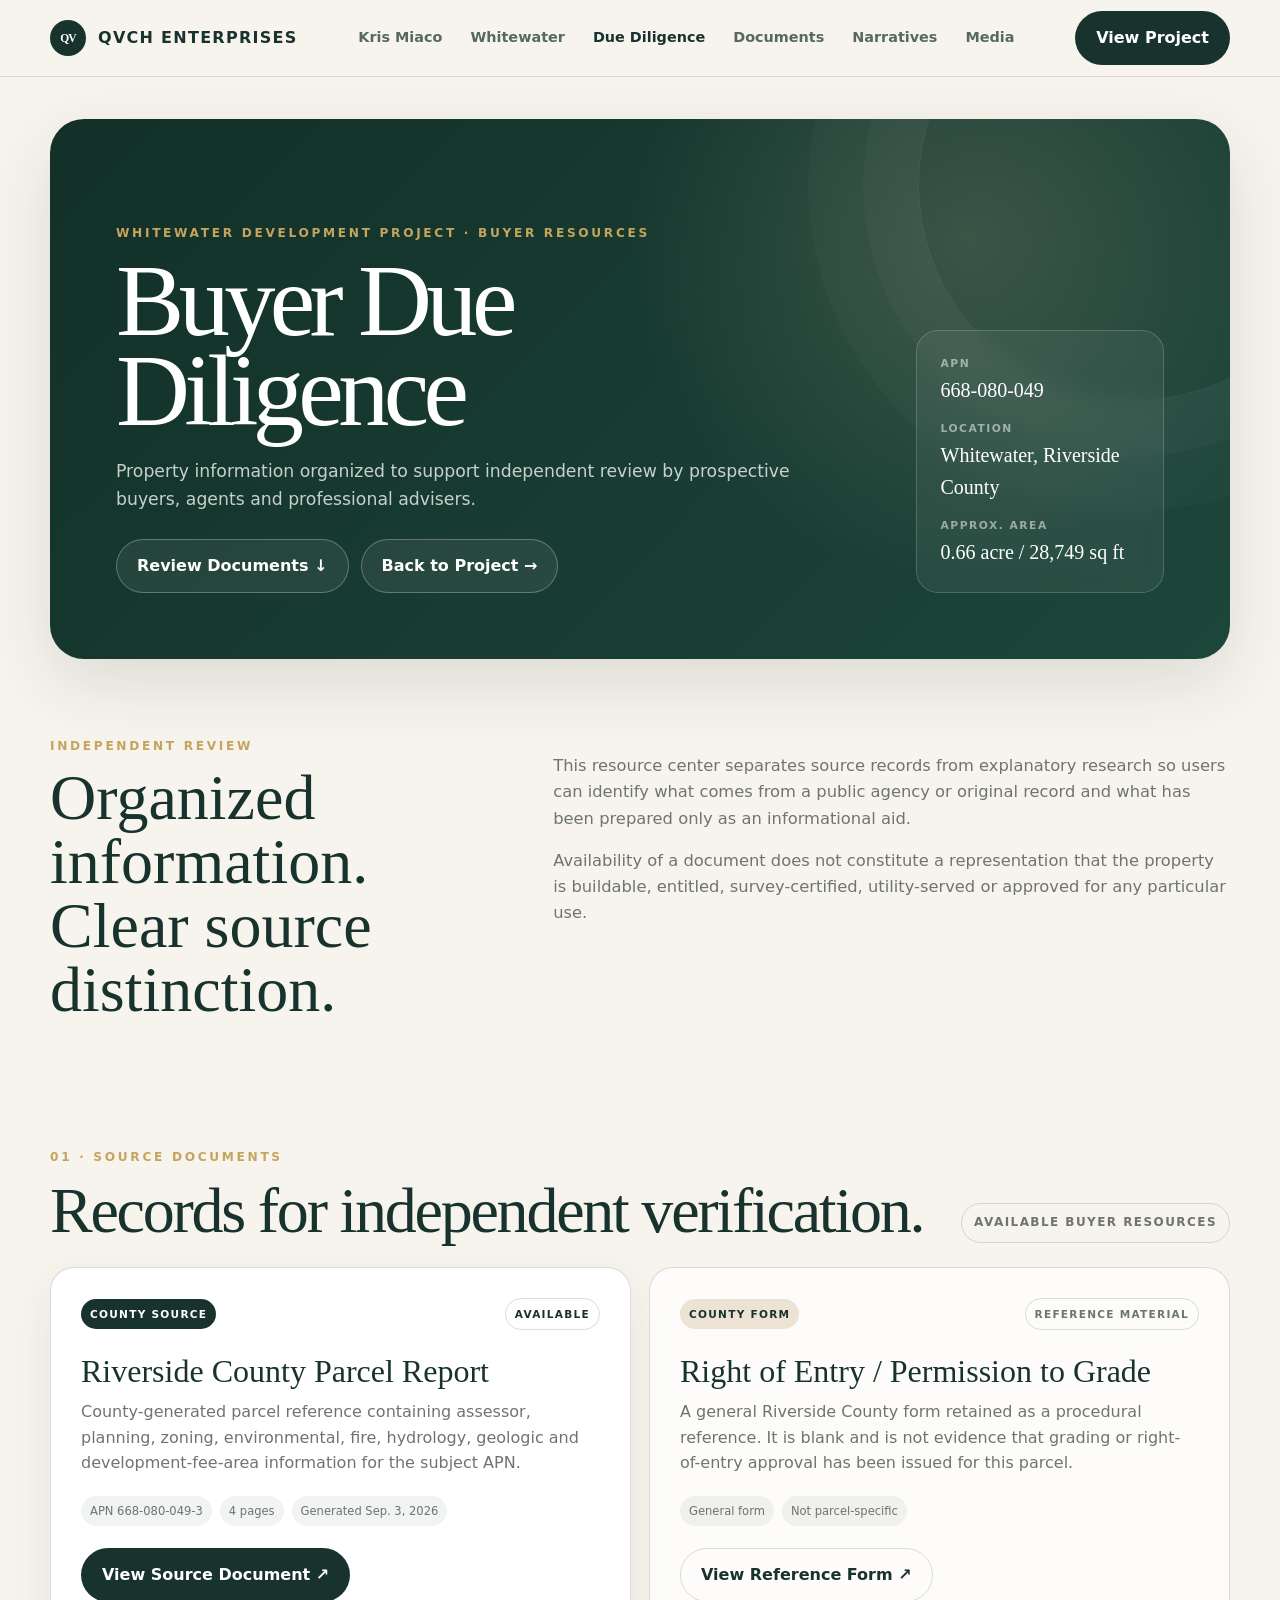
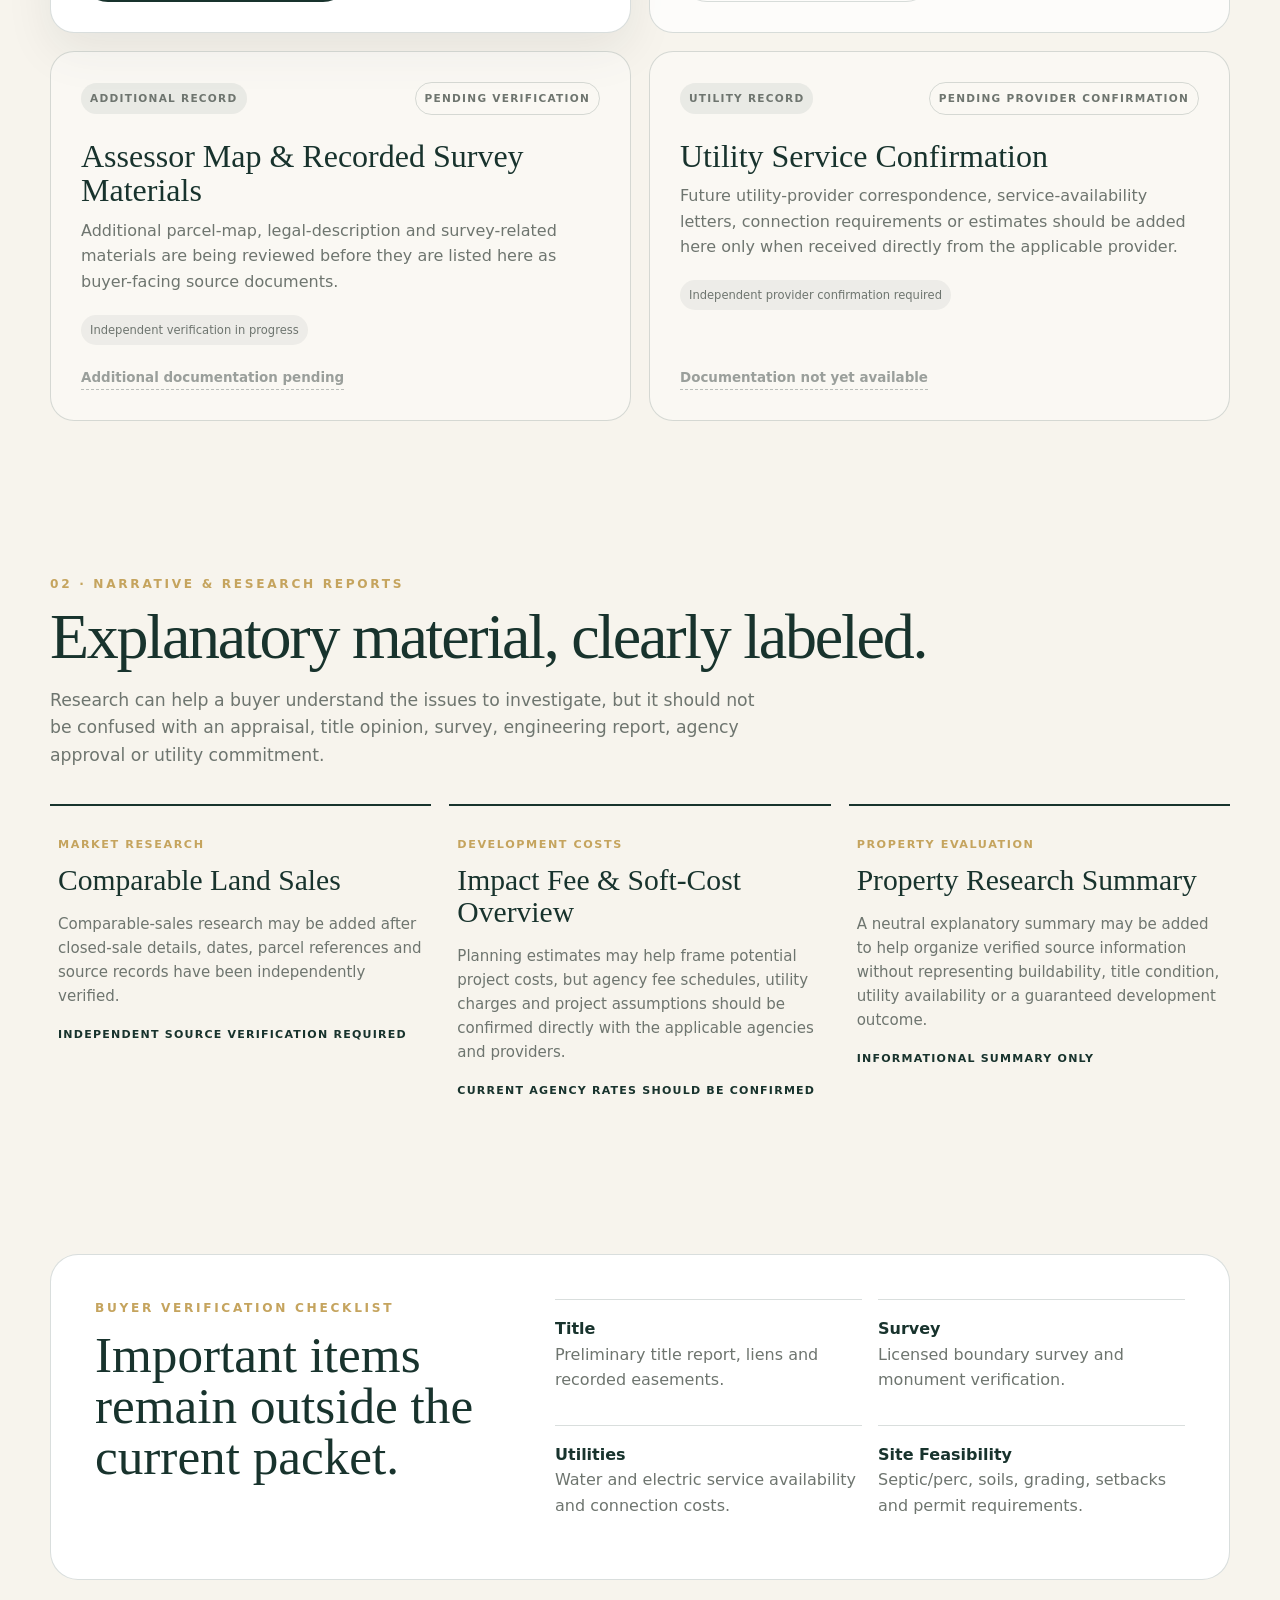
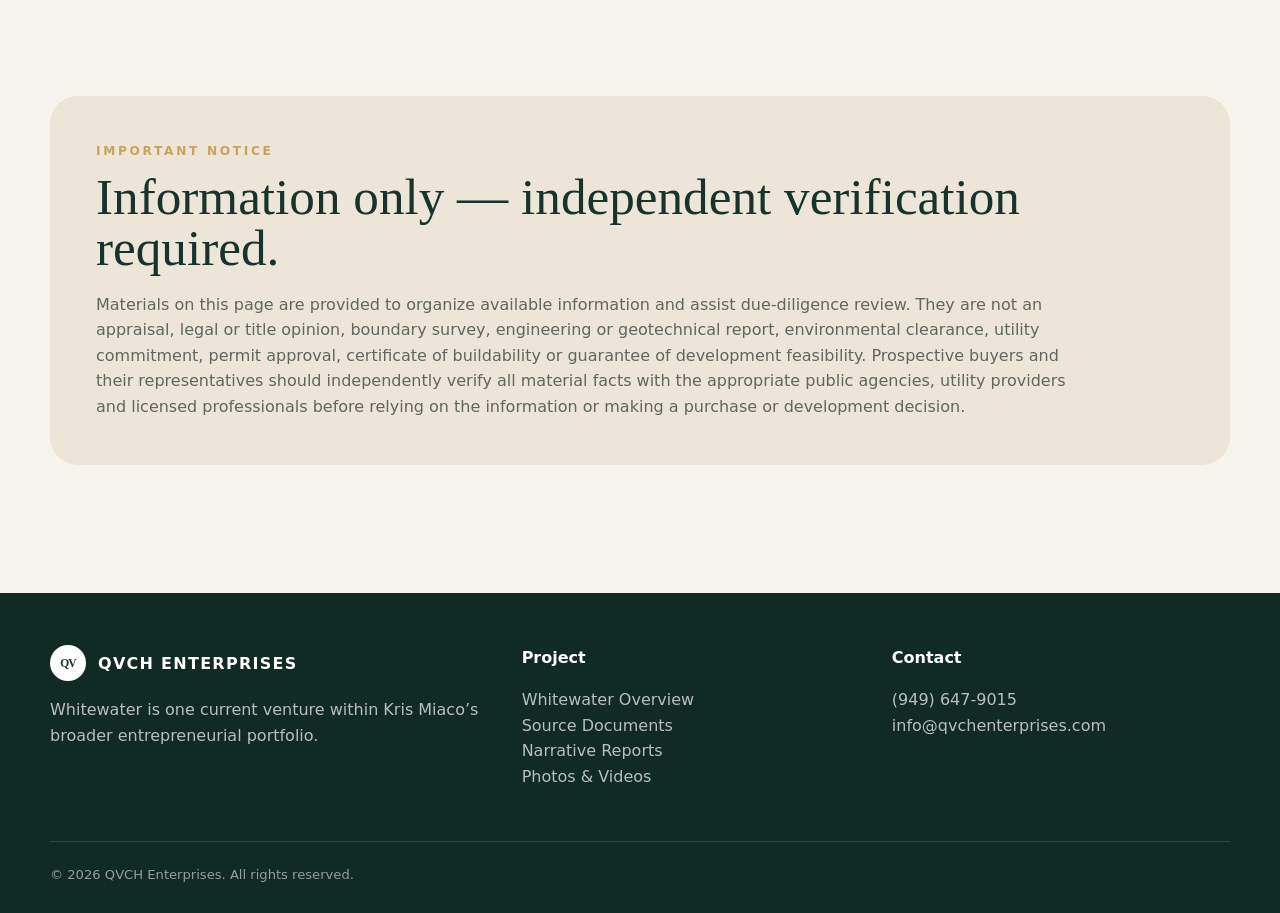
==== due-diligence.html @ dbcbc1b7 "Add Whitewater buyer due diligence page" ====
<!doctype html>
<html lang="en">
<head>
  <meta charset="utf-8">
  <meta name="viewport" content="width=device-width,initial-scale=1">
  <meta name="description" content="Buyer due diligence resources for the Whitewater Development Project by QVCH Enterprises, APN 668-080-049.">
  <title>Buyer Due Diligence | Whitewater Development Project</title>
  <link rel="stylesheet" href="assets/css/styles-v4.css">
</head>
<body>
<nav class="nav">
  <div class="container nav-inner">
    <a class="brand" href="index.html"><span class="brand-mark brand-qv">QV</span><span>QVCH ENTERPRISES</span></a>
    <button class="menu-btn" aria-label="Open menu">☰</button>
    <div class="nav-links">
      <a href="index.html">Kris Miaco</a>
      <a href="whitewater.html">Whitewater</a>
      <a class="active" href="due-diligence.html">Due Diligence</a>
      <a href="#source-documents">Documents</a>
      <a href="#narrative-reports">Narratives</a>
      <a href="media.html">Media</a>
    </div>
    <a class="nav-cta" href="whitewater.html">View Project</a>
  </div>
</nav>

<header class="dd-hero">
  <div class="container">
    <div class="dd-hero-panel">
      <div class="dd-hero-copy">
        <div class="eyebrow">Whitewater Development Project · Buyer Resources</div>
        <h1>Buyer Due Diligence</h1>
        <p>Property information organized to support independent review by prospective buyers, agents and professional advisers.</p>
        <div class="hero-actions">
          <a class="btn btn-light" href="#source-documents">Review Documents ↓</a>
          <a class="btn btn-light" href="whitewater.html">Back to Project →</a>
        </div>
      </div>
      <div class="dd-hero-note">
        <span>APN</span><strong>668-080-049</strong>
        <span>Location</span><strong>Whitewater, Riverside County</strong>
        <span>Approx. Area</span><strong>0.66 acre / 28,749 sq ft</strong>
      </div>
    </div>
  </div>
</header>

<section class="section-sm">
  <div class="container dd-intro-grid">
    <div>
      <div class="eyebrow">Independent Review</div>
      <h2>Organized information. Clear source distinction.</h2>
    </div>
    <div>
      <p>This resource center separates source records from explanatory research so users can identify what comes from a public agency or original record and what has been prepared only as an informational aid.</p>
      <p>Availability of a document does not constitute a representation that the property is buildable, entitled, survey-certified, utility-served or approved for any particular use.</p>
    </div>
  </div>
</section>

<section class="section-sm" id="source-documents">
  <div class="container">
    <div class="section-head-row">
      <div>
        <div class="eyebrow">01 · Source Documents</div>
        <h2 class="section-title compact-title">Records for independent verification.</h2>
      </div>
      <span class="dd-status-note">Available buyer resources</span>
    </div>

    <div class="document-grid">
      <article class="document-card featured-doc">
        <div class="doc-top">
          <span class="doc-type source">County Source</span>
          <span class="doc-status ready">Available</span>
        </div>
        <h3>Riverside County Parcel Report</h3>
        <p>County-generated parcel reference containing assessor, planning, zoning, environmental, fire, hydrology, geologic and development-fee-area information for the subject APN.</p>
        <div class="doc-meta">
          <span>APN 668-080-049-3</span>
          <span>4 pages</span>
          <span>Generated Sep. 3, 2026</span>
        </div>
        <a class="btn btn-dark" href="https://drive.google.com/file/d/18svM5lJlfaCfnuAw5YhsLQyIYKlV-qm8/view" target="_blank" rel="noopener">View Source Document ↗</a>
      </article>

      <article class="document-card">
        <div class="doc-top">
          <span class="doc-type reference">County Form</span>
          <span class="doc-status contextual">Reference Material</span>
        </div>
        <h3>Right of Entry / Permission to Grade</h3>
        <p>A general Riverside County form retained as a procedural reference. It is blank and is not evidence that grading or right-of-entry approval has been issued for this parcel.</p>
        <div class="doc-meta">
          <span>General form</span>
          <span>Not parcel-specific</span>
        </div>
        <a class="btn btn-outline" href="https://drive.google.com/file/d/1dsmRkIGan6azvP2hgW1dOGWF7chAsEEo/view" target="_blank" rel="noopener">View Reference Form ↗</a>
      </article>

      <article class="document-card muted-doc">
        <div class="doc-top">
          <span class="doc-type pending">Additional Record</span>
          <span class="doc-status review">Pending Verification</span>
        </div>
        <h3>Assessor Map & Recorded Survey Materials</h3>
        <p>Additional parcel-map, legal-description and survey-related materials are being reviewed before they are listed here as buyer-facing source documents.</p>
        <div class="doc-meta">
          <span>Independent verification in progress</span>
        </div>
        <span class="disabled-action">Additional documentation pending</span>
      </article>

      <article class="document-card muted-doc">
        <div class="doc-top">
          <span class="doc-type pending">Utility Record</span>
          <span class="doc-status review">Pending Provider Confirmation</span>
        </div>
        <h3>Utility Service Confirmation</h3>
        <p>Future utility-provider correspondence, service-availability letters, connection requirements or estimates should be added here only when received directly from the applicable provider.</p>
        <div class="doc-meta">
          <span>Independent provider confirmation required</span>
        </div>
        <span class="disabled-action">Documentation not yet available</span>
      </article>
    </div>
  </div>
</section>

<section class="section" id="narrative-reports">
  <div class="container">
    <div class="eyebrow">02 · Narrative & Research Reports</div>
    <h2 class="section-title">Explanatory material, clearly labeled.</h2>
    <p class="lead">Research can help a buyer understand the issues to investigate, but it should not be confused with an appraisal, title opinion, survey, engineering report, agency approval or utility commitment.</p>

    <div class="report-review-grid">
      <article class="review-card">
        <span>Market Research</span>
        <h3>Comparable Land Sales</h3>
        <p>Comparable-sales research may be added after closed-sale details, dates, parcel references and source records have been independently verified.</p>
        <strong>INDEPENDENT SOURCE VERIFICATION REQUIRED</strong>
      </article>

      <article class="review-card">
        <span>Development Costs</span>
        <h3>Impact Fee & Soft-Cost Overview</h3>
        <p>Planning estimates may help frame potential project costs, but agency fee schedules, utility charges and project assumptions should be confirmed directly with the applicable agencies and providers.</p>
        <strong>CURRENT AGENCY RATES SHOULD BE CONFIRMED</strong>
      </article>

      <article class="review-card">
        <span>Property Evaluation</span>
        <h3>Property Research Summary</h3>
        <p>A neutral explanatory summary may be added to help organize verified source information without representing buildability, title condition, utility availability or a guaranteed development outcome.</p>
        <strong>INFORMATIONAL SUMMARY ONLY</strong>
      </article>
    </div>
  </div>
</section>

<section class="section-sm">
  <div class="container dd-callout">
    <div>
      <div class="eyebrow">Buyer Verification Checklist</div>
      <h2>Important items remain outside the current packet.</h2>
    </div>
    <div class="checklist-grid">
      <p><strong>Title</strong><br>Preliminary title report, liens and recorded easements.</p>
      <p><strong>Survey</strong><br>Licensed boundary survey and monument verification.</p>
      <p><strong>Utilities</strong><br>Water and electric service availability and connection costs.</p>
      <p><strong>Site Feasibility</strong><br>Septic/perc, soils, grading, setbacks and permit requirements.</p>
    </div>
  </div>
</section>

<section class="section-sm">
  <div class="container disclaimer-panel">
    <div class="eyebrow">Important Notice</div>
    <h2>Information only — independent verification required.</h2>
    <p>Materials on this page are provided to organize available information and assist due-diligence review. They are not an appraisal, legal or title opinion, boundary survey, engineering or geotechnical report, environmental clearance, utility commitment, permit approval, certificate of buildability or guarantee of development feasibility. Prospective buyers and their representatives should independently verify all material facts with the appropriate public agencies, utility providers and licensed professionals before relying on the information or making a purchase or development decision.</p>
  </div>
</section>

<footer class="footer">
  <div class="container">
    <div class="footer-grid">
      <div>
        <div class="brand"><span class="brand-mark brand-qv footer-mark">QV</span><span>QVCH ENTERPRISES</span></div>
        <p>Whitewater is one current venture within Kris Miaco’s broader entrepreneurial portfolio.</p>
      </div>
      <div>
        <strong>Project</strong>
        <p>
          <a href="whitewater.html">Whitewater Overview</a><br>
          <a href="#source-documents">Source Documents</a><br>
          <a href="#narrative-reports">Narrative Reports</a><br>
          <a href="media.html">Photos & Videos</a>
        </p>
      </div>
      <div>
        <strong>Contact</strong>
        <p>
          <a href="tel:+19496479015">(949) 647-9015</a><br>
          <a href="mailto:info@qvchenterprises.com">info@qvchenterprises.com</a>
        </p>
      </div>
    </div>
    <div class="footer-bottom">© <span data-year></span> QVCH Enterprises. All rights reserved.</div>
  </div>
</footer>

<script src="assets/js/main.js"></script>
</body>
</html>
---- assets/css/styles-v4.css ----
:root{
  --ink:#18332d;
  --ink-2:#284d44;
  --sand:#d7c3a0;
  --sand-2:#b79d74;
  --paper:#f7f4ed;
  --white:#ffffff;
  --muted:#6e756f;
  --line:rgba(24,51,45,.16);
  --gold:#c5a45e;
  --shadow:0 24px 70px rgba(20,42,36,.12);
  --radius:28px;
}
*{box-sizing:border-box}
html{scroll-behavior:smooth}
body{margin:0;font-family:Inter,ui-sans-serif,system-ui,-apple-system,BlinkMacSystemFont,"Segoe UI",sans-serif;background:var(--paper);color:var(--ink);line-height:1.6}
a{color:inherit;text-decoration:none}
img,video{display:block;max-width:100%}
button{font:inherit}
.container{width:min(1180px,calc(100% - 40px));margin-inline:auto}
.eyebrow{font-size:.76rem;letter-spacing:.22em;text-transform:uppercase;font-weight:800;color:var(--gold)}
.section{padding:96px 0}
.section-sm{padding:58px 0}
.section-title{font-family:Georgia,"Times New Roman",serif;font-size:clamp(2.25rem,5vw,4.9rem);line-height:.98;margin:12px 0 18px;font-weight:500;letter-spacing:-.035em}
.lead{font-size:1.08rem;color:var(--muted);max-width:720px}
.nav{position:sticky;top:0;z-index:100;background:rgba(247,244,237,.92);backdrop-filter:blur(18px);border-bottom:1px solid var(--line)}
.nav-inner{min-height:76px;display:flex;align-items:center;justify-content:space-between;gap:24px}
.brand{display:flex;align-items:center;gap:12px;font-weight:900;letter-spacing:.08em}
.brand-mark{width:36px;height:36px;border-radius:50%;display:grid;place-items:center;background:var(--ink);color:white;font-family:Georgia,serif;font-size:1.08rem}
.nav-links{display:flex;align-items:center;gap:28px;font-size:.9rem;font-weight:700}
.nav-links a{opacity:.72}.nav-links a:hover,.nav-links a.active{opacity:1}
.nav-cta,.btn{display:inline-flex;align-items:center;justify-content:center;gap:10px;padding:13px 20px;border-radius:999px;font-weight:800;border:1px solid transparent;transition:.2s ease}
.btn-dark,.nav-cta{background:var(--ink);color:white}.btn-dark:hover,.nav-cta:hover{background:var(--ink-2)}
.btn-light{border-color:rgba(255,255,255,.28);color:white;background:rgba(255,255,255,.07)}
.btn-outline{border-color:var(--line);background:transparent}
.menu-btn{display:none;border:0;background:transparent;font-size:1.5rem;color:var(--ink)}
.hero{padding:54px 0 42px}
.hero-shell{min-height:690px;border-radius:34px;overflow:hidden;position:relative;background:linear-gradient(125deg,#122f29 0%,#244e44 55%,#183a32 100%);color:white;box-shadow:var(--shadow)}
.hero-shell:after{content:"";position:absolute;inset:0;background:radial-gradient(circle at 80% 20%,rgba(215,195,160,.18),transparent 34%),linear-gradient(to top,rgba(0,0,0,.22),transparent 52%);pointer-events:none}
.hero-grid{position:relative;z-index:1;display:grid;grid-template-columns:1.25fr .75fr;min-height:690px}
.hero-copy{padding:90px 56px;display:flex;flex-direction:column;justify-content:center}
.hero-copy h1{font-family:Georgia,"Times New Roman",serif;font-weight:500;letter-spacing:-.055em;font-size:clamp(4rem,8vw,7.9rem);line-height:.84;margin:14px 0 24px;max-width:760px}
.hero-copy p{max-width:650px;font-size:1.08rem;color:rgba(255,255,255,.76)}
.hero-actions{display:flex;gap:12px;flex-wrap:wrap;margin-top:26px}
.hero-portrait{position:relative;min-height:100%;background:linear-gradient(145deg,rgba(255,255,255,.08),rgba(255,255,255,.02));display:flex;align-items:flex-end;padding:36px}
.portrait-placeholder{width:100%;aspect-ratio:3/4;border:1px dashed rgba(255,255,255,.32);border-radius:26px;display:flex;align-items:center;justify-content:center;text-align:center;padding:20px;color:rgba(255,255,255,.7);background:linear-gradient(180deg,rgba(255,255,255,.08),rgba(255,255,255,.02));font-size:.8rem;letter-spacing:.14em;text-transform:uppercase}
.focus-grid{display:grid;grid-template-columns:repeat(3,1fr);gap:18px}
.card{background:rgba(255,255,255,.66);border:1px solid var(--line);border-radius:24px;padding:28px}
.card h3{font-family:Georgia,serif;font-size:1.7rem;margin:8px 0 10px;font-weight:500}
.card p{margin:0;color:var(--muted)}
.split{display:grid;grid-template-columns:.86fr 1.4fr;gap:24px;align-items:stretch}
.featured{min-height:520px;border-radius:var(--radius);overflow:hidden;position:relative;background-size:cover;background-position:center;box-shadow:var(--shadow)}
.featured:after{content:"";position:absolute;inset:0;background:linear-gradient(to top,rgba(7,22,18,.78) 0%,rgba(7,22,18,.05) 62%)}
.featured-content{position:absolute;left:0;right:0;bottom:0;z-index:1;color:white;padding:38px}
.featured-content h3{font-family:Georgia,serif;font-size:clamp(2rem,4vw,3.5rem);font-weight:500;line-height:1;margin:8px 0 14px}
.featured-content p{color:rgba(255,255,255,.75);max-width:660px}
.quote-panel{background:var(--ink);color:white;border-radius:var(--radius);padding:56px;text-align:center}
.quote-panel blockquote{font-family:Georgia,serif;font-size:clamp(2rem,4vw,4.2rem);line-height:1.08;margin:0 auto;max-width:900px;font-weight:400}
.timeline{display:grid;grid-template-columns:repeat(3,1fr);gap:16px}
.timeline .step{border-top:2px solid var(--ink);padding-top:18px}
.step span{font-size:.75rem;font-weight:900;letter-spacing:.16em;text-transform:uppercase;color:var(--muted)}
.step h4{font-size:1.1rem;margin:8px 0 6px}.step p{margin:0;color:var(--muted);font-size:.92rem}
.media-teaser{display:grid;grid-template-columns:1.35fr .65fr .65fr;grid-template-rows:220px 220px;gap:14px}
.media-teaser a{position:relative;overflow:hidden;border-radius:20px}
.media-teaser a:first-child{grid-row:1/3}
.media-teaser img{width:100%;height:100%;object-fit:cover;transition:transform .4s ease}.media-teaser a:hover img{transform:scale(1.03)}
.media-label{position:absolute;left:14px;bottom:14px;background:rgba(18,47,41,.85);color:white;padding:8px 11px;border-radius:999px;font-size:.78rem;font-weight:800}
.placeholder-venture{border:1px dashed var(--line);border-radius:24px;padding:44px;text-align:center;color:var(--muted)}
.footer{background:#102a24;color:white;padding:52px 0 28px;margin-top:70px}.footer-grid{display:grid;grid-template-columns:1.3fr 1fr 1fr;gap:32px}.footer p,.footer a{color:rgba(255,255,255,.7)}.footer-bottom{border-top:1px solid rgba(255,255,255,.12);margin-top:36px;padding-top:22px;font-size:.82rem;color:rgba(255,255,255,.55)}
.project-hero{padding:32px 0 0}.project-hero-card{min-height:660px;border-radius:34px;overflow:hidden;position:relative;background-size:cover;background-position:center;box-shadow:var(--shadow)}.project-hero-card:after{content:"";position:absolute;inset:0;background:linear-gradient(90deg,rgba(10,28,24,.78),rgba(10,28,24,.18) 72%),linear-gradient(to top,rgba(10,28,24,.55),transparent 55%)}
.project-hero-copy{position:absolute;z-index:1;left:48px;bottom:56px;color:white;max-width:760px}.project-hero-copy h1{font-family:Georgia,serif;font-size:clamp(3.4rem,7vw,6.5rem);font-weight:500;letter-spacing:-.045em;line-height:.92;margin:10px 0 20px}.project-hero-copy p{font-size:1.05rem;color:rgba(255,255,255,.78);max-width:620px}
.stats{display:grid;grid-template-columns:repeat(4,1fr);gap:12px;margin-top:20px}.stat{padding:20px;border:1px solid var(--line);border-radius:18px;background:rgba(255,255,255,.55)}.stat small{display:block;color:var(--muted);font-size:.7rem;letter-spacing:.14em;text-transform:uppercase;font-weight:800}.stat strong{display:block;margin-top:4px;font-size:1.05rem}
.project-copy-grid{display:grid;grid-template-columns:1fr 1fr;gap:48px}.project-copy-grid h2{font-family:Georgia,serif;font-size:clamp(2.6rem,5vw,4.6rem);font-weight:500;line-height:1;margin:0}.project-copy-grid p{color:var(--muted);font-size:1.02rem}
.highlights{display:grid;grid-template-columns:repeat(3,1fr);gap:18px}.highlight{padding:28px;border-radius:22px;border:1px solid var(--line);background:white}.highlight .num{font-family:Georgia,serif;font-size:2.6rem;color:var(--sand-2)}.highlight h3{margin:8px 0}.highlight p{color:var(--muted);margin:0}
.concept-panel{display:grid;grid-template-columns:1.05fr .95fr;background:#18342d;color:white;border-radius:30px;overflow:hidden}.concept-visual{min-height:460px;background:linear-gradient(165deg,#b9c0b7 0 37%,#7f7b68 38% 50%,#b6966a 51% 72%,#d7c5a7 73%);position:relative}.concept-visual:after{content:"CONCEPTUAL DEVELOPMENT";position:absolute;left:24px;bottom:24px;background:rgba(0,0,0,.48);padding:9px 12px;border-radius:999px;font-size:.75rem;letter-spacing:.13em}.concept-copy{padding:48px}.concept-copy h2{font-family:Georgia,serif;font-size:3.4rem;font-weight:500;line-height:1;margin:8px 0 18px}.concept-copy p{color:rgba(255,255,255,.72)}.disclaimer{font-size:.82rem;border-top:1px solid rgba(255,255,255,.16);padding-top:18px;margin-top:24px;color:rgba(255,255,255,.52)}
.location-box{display:grid;grid-template-columns:1fr 1fr;gap:24px}.location-card{border:1px solid var(--line);border-radius:24px;padding:30px;background:white}.map-placeholder{min-height:340px;border-radius:24px;background:linear-gradient(135deg,#d9d0bd,#b0b8aa);display:grid;place-items:center;text-align:center;padding:30px;color:#33483f}
.gallery-grid{display:grid;grid-template-columns:repeat(12,1fr);grid-auto-rows:210px;gap:14px}.gallery-item{border-radius:20px;overflow:hidden;position:relative;background:#ddd}.gallery-item img{width:100%;height:100%;object-fit:cover}.gallery-item.wide{grid-column:span 7;grid-row:span 2}.gallery-item.tall{grid-column:span 5;grid-row:span 2}.gallery-item.small{grid-column:span 4}.gallery-caption{position:absolute;left:12px;bottom:12px;background:rgba(16,42,36,.82);color:white;padding:7px 10px;border-radius:999px;font-size:.72rem;font-weight:800}
.media-hero{padding:72px 0 32px}.media-hero h1{font-family:Georgia,serif;font-size:clamp(3.6rem,8vw,7.6rem);line-height:.88;letter-spacing:-.05em;font-weight:500;margin:12px 0 20px}.media-layout{display:grid;grid-template-columns:repeat(12,1fr);gap:14px}.media-card{grid-column:span 4;border-radius:22px;overflow:hidden;background:white;border:1px solid var(--line)}.media-card.feature{grid-column:span 8}.media-card img{width:100%;height:320px;object-fit:cover}.media-card.feature img{height:520px}.media-card .caption{padding:16px 18px}.media-card .caption strong{display:block}.media-card .caption span{color:var(--muted);font-size:.86rem}.video-grid{display:grid;grid-template-columns:1fr 1fr;gap:18px}.video-card{border-radius:22px;overflow:hidden;background:#101d1a;color:white}.video-card video{width:100%;aspect-ratio:16/9;background:#000}.video-card .caption{padding:18px 20px}.journal{display:grid;grid-template-columns:repeat(4,1fr);gap:14px}.journal-step{border:1px dashed var(--line);border-radius:20px;padding:24px}.journal-step span{font-size:.72rem;letter-spacing:.14em;text-transform:uppercase;color:var(--muted);font-weight:800}.journal-step strong{display:block;margin-top:8px}
.lightbox{position:fixed;inset:0;background:rgba(3,13,10,.92);z-index:999;display:none;align-items:center;justify-content:center;padding:24px}.lightbox.open{display:flex}.lightbox img{max-width:min(1200px,94vw);max-height:88vh;border-radius:18px}.lightbox-close{position:absolute;top:24px;right:28px;border:1px solid rgba(255,255,255,.28);background:rgba(255,255,255,.08);color:white;width:46px;height:46px;border-radius:50%;font-size:1.25rem;cursor:pointer}
@media (max-width:900px){.nav-links{display:none;position:absolute;left:20px;right:20px;top:74px;background:var(--paper);border:1px solid var(--line);border-radius:18px;padding:18px;flex-direction:column;align-items:flex-start;box-shadow:var(--shadow)}.nav-links.open{display:flex}.menu-btn{display:block}.nav-cta{display:none}.hero-grid{grid-template-columns:1fr}.hero-copy{padding:68px 32px 36px}.hero-portrait{padding:0 32px 36px}.portrait-placeholder{aspect-ratio:16/7}.focus-grid,.timeline,.highlights,.stats,.journal{grid-template-columns:1fr 1fr}.split,.project-copy-grid,.concept-panel,.location-box{grid-template-columns:1fr}.media-teaser{grid-template-columns:1fr 1fr;grid-template-rows:230px 190px}.media-teaser a:first-child{grid-column:1/3;grid-row:auto}.project-hero-copy{left:30px;right:30px;bottom:38px}.media-card,.media-card.feature{grid-column:span 6}.media-card.feature img{height:420px}.footer-grid{grid-template-columns:1fr 1fr}.footer-grid>div:first-child{grid-column:1/3}}
@media (max-width:620px){.container{width:min(100% - 28px,1180px)}.section{padding:72px 0}.hero{padding-top:20px}.hero-shell,.hero-grid{min-height:auto}.hero-copy h1{font-size:3.75rem}.hero-copy{padding:58px 24px 32px}.hero-portrait{padding:0 24px 24px}.focus-grid,.timeline,.highlights,.stats,.journal,.video-grid{grid-template-columns:1fr}.split{gap:16px}.quote-panel{padding:42px 24px}.media-teaser{display:grid;grid-template-columns:1fr 1fr;grid-template-rows:210px 150px}.featured{min-height:430px}.project-hero-card{min-height:560px}.project-hero-copy{left:22px;right:22px;bottom:28px}.project-hero-copy h1{font-size:3.4rem}.gallery-grid{display:grid;grid-template-columns:1fr;grid-auto-rows:260px}.gallery-item.wide,.gallery-item.tall,.gallery-item.small{grid-column:auto;grid-row:auto}.media-layout{display:block}.media-card,.media-card.feature{margin-bottom:14px}.media-card img,.media-card.feature img{height:320px}.footer-grid{grid-template-columns:1fr}.footer-grid>div:first-child{grid-column:auto}}

/* Complete portfolio additions */
.brand-qv{font-size:.72rem;letter-spacing:-.08em;font-family:Georgia,"Times New Roman",serif;font-weight:700}
.footer-mark{background:white;color:var(--ink)}
.hero-monogram{flex-direction:column;justify-content:center;align-items:center;gap:28px;background:radial-gradient(circle at 50% 42%,rgba(215,195,160,.14),transparent 40%),linear-gradient(145deg,rgba(255,255,255,.06),rgba(255,255,255,.015))}
.monogram-orbit{width:min(260px,75%);aspect-ratio:1;border:1px solid rgba(255,255,255,.22);border-radius:50%;display:grid;place-items:center;position:relative}
.monogram-orbit:before,.monogram-orbit:after{content:"";position:absolute;border-radius:50%;border:1px solid rgba(255,255,255,.09)}
.monogram-orbit:before{inset:18px}.monogram-orbit:after{inset:42px}
.monogram-orbit span{font-family:Georgia,serif;font-size:clamp(3.6rem,7vw,6rem);letter-spacing:-.12em;padding-right:.12em;color:white}
.monogram-copy{text-align:center;display:flex;flex-direction:column;gap:4px}.monogram-copy strong{font-family:Georgia,serif;font-size:1.6rem;font-weight:500}.monogram-copy span{font-size:.72rem;text-transform:uppercase;letter-spacing:.18em;color:rgba(255,255,255,.55)}
.about-card p:not(.lead){color:var(--muted)}
.values-section{padding-top:30px}.values-grid{display:grid;grid-template-columns:repeat(4,1fr);gap:14px}.values-grid article{border-top:2px solid var(--ink);padding:22px 8px 0}.values-grid article>span{font-family:Georgia,serif;font-size:3rem;color:var(--gold)}.values-grid h3{margin:4px 0 8px}.values-grid p{margin:0;color:var(--muted);font-size:.92rem}
.venture-grid{display:grid;grid-template-columns:1.35fr .65fr;gap:20px;margin-top:34px}.venture-card{border-radius:26px;overflow:hidden;border:1px solid var(--line);background:white}.venture-live{display:grid;grid-template-columns:1fr 1fr}.venture-image img{width:100%;height:100%;min-height:380px;object-fit:cover}.venture-copy{padding:34px;display:flex;flex-direction:column;justify-content:center}.venture-copy h3,.future-inner h3{font-family:Georgia,serif;font-size:2.15rem;line-height:1.05;font-weight:500;margin:12px 0}.venture-copy p,.future-inner p{color:var(--muted)}.status-pill{display:inline-flex;align-self:flex-start;padding:7px 10px;border-radius:999px;background:rgba(24,51,45,.08);font-size:.72rem;letter-spacing:.12em;text-transform:uppercase;font-weight:800}.venture-future{display:flex;min-height:380px;background:linear-gradient(145deg,#efe8da,#f8f4ec)}.future-inner{padding:34px;align-self:flex-end}
.timeline-four{grid-template-columns:repeat(4,1fr)}
.section-head-row{display:flex;justify-content:space-between;align-items:end;gap:20px;flex-wrap:wrap;margin-bottom:24px}.compact-title{font-size:clamp(2.5rem,5vw,4.1rem);margin-bottom:0}.video-teaser{background:var(--ink);display:grid!important;place-items:center;color:white;text-align:center}.video-teaser span{display:block;font-size:.76rem;color:rgba(255,255,255,.55);margin-top:5px}.play-icon{font-size:2rem;margin-bottom:7px}
.feature-split{display:grid;grid-template-columns:1.08fr .92fr;border-radius:28px;overflow:hidden;background:white;border:1px solid var(--line)}.feature-photo img{width:100%;height:100%;min-height:480px;object-fit:cover}.feature-copy-panel{padding:50px;display:flex;flex-direction:column;justify-content:center}.feature-copy-panel h2{font-family:Georgia,serif;font-size:clamp(2.5rem,5vw,4rem);line-height:1;margin:10px 0 18px;font-weight:500}.feature-copy-panel p{color:var(--muted)}.feature-copy-panel .btn{align-self:flex-start;margin-top:12px}
.concept-photo{background-size:cover;background-position:center}.concept-photo:after{content:"CURRENT SITE VIEW"}
.location-photo{position:relative;border-radius:24px;overflow:hidden;min-height:340px}.location-photo img{width:100%;height:100%;object-fit:cover}.location-photo-caption{position:absolute;left:16px;right:16px;bottom:16px;background:rgba(16,42,36,.84);color:white;padding:12px 14px;border-radius:14px;font-size:.82rem;font-weight:700}
.media-intro{padding-top:22px}.media-intro-grid{display:grid;grid-template-columns:.8fr 1.2fr;gap:46px;align-items:start}.media-intro-grid h2{font-family:Georgia,serif;font-size:clamp(2.5rem,5vw,4rem);font-weight:500;line-height:1;margin:10px 0}.media-intro-grid p{color:var(--muted)}
.video-grid-three{grid-template-columns:repeat(3,1fr)}.video-card .caption p{margin:5px 0 0;color:rgba(255,255,255,.62);font-size:.88rem}.active-stage{border-style:solid;background:rgba(255,255,255,.6)}.media-note{margin-top:22px;padding:18px 20px;border-radius:18px;background:rgba(24,51,45,.06);color:var(--muted);font-size:.84rem}
@media (max-width:900px){.values-grid,.timeline-four{grid-template-columns:1fr 1fr}.venture-grid{grid-template-columns:1fr}.venture-live{grid-template-columns:1fr 1fr}.feature-split,.media-intro-grid{grid-template-columns:1fr}.feature-photo img{min-height:380px}.video-grid-three{grid-template-columns:1fr 1fr}}
@media (max-width:620px){.values-grid,.timeline-four,.video-grid-three{grid-template-columns:1fr}.venture-live{grid-template-columns:1fr}.venture-image img{min-height:260px}.feature-copy-panel{padding:34px 24px}.monogram-orbit{width:190px}.hero-monogram{padding:36px 24px}}

/* v2 — Kris portrait integration */
.hero-photo{padding:0;overflow:hidden;position:relative;align-items:stretch;background:#17372f}
.hero-photo img{width:100%;height:100%;min-height:690px;object-fit:cover;object-position:center center}
.hero-photo:after{content:"";position:absolute;inset:0;background:linear-gradient(to top,rgba(7,22,18,.78) 0%,rgba(7,22,18,.06) 48%,rgba(7,22,18,.04) 100%);pointer-events:none}
.hero-photo-caption{position:absolute;z-index:2;left:28px;right:28px;bottom:28px;padding:18px 20px;border:1px solid rgba(255,255,255,.18);border-radius:18px;background:rgba(15,42,35,.55);backdrop-filter:blur(12px);display:flex;flex-direction:column;gap:2px}
.hero-photo-caption strong{font-family:Georgia,serif;font-size:1.55rem;font-weight:500}
.hero-photo-caption span{font-size:.7rem;letter-spacing:.13em;text-transform:uppercase;color:rgba(255,255,255,.7)}
@media (max-width:900px){.hero-photo img{min-height:520px;max-height:620px}.hero-photo{padding:0}.hero-photo-caption{left:24px;right:24px;bottom:24px}}
@media (max-width:620px){.hero-photo{padding:0}.hero-photo img{min-height:430px;max-height:520px}.hero-photo-caption{left:18px;right:18px;bottom:18px}}

/* v4 — Buyer Due Diligence page */
.text-link{display:inline-block;margin-top:12px;font-size:.86rem;font-weight:850;color:var(--ink);border-bottom:1px solid currentColor}
.dd-hero{padding:42px 0 20px}.dd-hero-panel{min-height:540px;border-radius:34px;padding:66px;display:grid;grid-template-columns:1.5fr .5fr;gap:54px;align-items:end;background:radial-gradient(circle at 78% 22%,rgba(215,195,160,.18),transparent 34%),linear-gradient(135deg,#123028,#1d463b);color:white;box-shadow:var(--shadow);overflow:hidden;position:relative}.dd-hero-panel:after{content:"";position:absolute;right:-120px;top:-150px;width:430px;height:430px;border:1px solid rgba(255,255,255,.08);border-radius:50%;box-shadow:0 0 0 55px rgba(255,255,255,.025),0 0 0 110px rgba(255,255,255,.018)}.dd-hero-copy{position:relative;z-index:1}.dd-hero-copy h1{font-family:Georgia,serif;font-size:clamp(4rem,8vw,7.4rem);font-weight:500;letter-spacing:-.055em;line-height:.88;margin:12px 0 22px}.dd-hero-copy p{font-size:1.08rem;max-width:720px;color:rgba(255,255,255,.76)}.dd-hero-note{position:relative;z-index:1;padding:24px;border:1px solid rgba(255,255,255,.18);border-radius:22px;background:rgba(255,255,255,.06);backdrop-filter:blur(10px)}.dd-hero-note span{display:block;font-size:.67rem;letter-spacing:.14em;text-transform:uppercase;color:rgba(255,255,255,.52);font-weight:800;margin-top:14px}.dd-hero-note span:first-child{margin-top:0}.dd-hero-note strong{display:block;font-family:Georgia,serif;font-size:1.25rem;font-weight:500;margin-top:2px}.dd-intro-grid{display:grid;grid-template-columns:.8fr 1.2fr;gap:52px}.dd-intro-grid h2{font-family:Georgia,serif;font-size:clamp(2.6rem,5vw,4.5rem);font-weight:500;line-height:1;margin:10px 0}.dd-intro-grid p{color:var(--muted);font-size:1.02rem}.dd-status-note{font-size:.75rem;letter-spacing:.12em;text-transform:uppercase;font-weight:800;color:var(--muted);padding:9px 12px;border:1px solid var(--line);border-radius:999px}.document-grid{display:grid;grid-template-columns:1fr 1fr;gap:18px}.document-card{border:1px solid var(--line);border-radius:24px;padding:30px;background:rgba(255,255,255,.72);display:flex;flex-direction:column;min-height:330px}.document-card.featured-doc{background:white;box-shadow:0 18px 48px rgba(20,42,36,.08)}.muted-doc{background:rgba(255,255,255,.35)}.doc-top{display:flex;justify-content:space-between;align-items:center;gap:12px;flex-wrap:wrap}.doc-type,.doc-status{font-size:.66rem;letter-spacing:.12em;text-transform:uppercase;font-weight:900;padding:7px 9px;border-radius:999px}.doc-type.source{background:var(--ink);color:white}.doc-type.reference{background:#ece3d4;color:var(--ink)}.doc-type.pending{background:rgba(24,51,45,.07);color:var(--muted)}.doc-status{border:1px solid var(--line)}.doc-status.ready{color:var(--ink)}.doc-status.contextual,.doc-status.review{color:var(--muted)}.document-card h3{font-family:Georgia,serif;font-size:2rem;font-weight:500;line-height:1.08;margin:24px 0 10px}.document-card p{color:var(--muted);margin-top:0}.doc-meta{display:flex;flex-wrap:wrap;gap:8px;margin:4px 0 22px}.doc-meta span{font-size:.72rem;background:rgba(24,51,45,.055);border-radius:999px;padding:6px 9px;color:var(--muted)}.document-card .btn{align-self:flex-start;margin-top:auto}.disabled-action{margin-top:auto;align-self:flex-start;font-weight:800;font-size:.84rem;color:#9a9f9b;border-bottom:1px dashed #b9bdb9}.report-review-grid{display:grid;grid-template-columns:repeat(3,1fr);gap:18px;margin-top:34px}.review-card{border-top:2px solid var(--ink);padding:24px 8px 0}.review-card>span{font-size:.7rem;letter-spacing:.14em;text-transform:uppercase;font-weight:900;color:var(--gold)}.review-card h3{font-family:Georgia,serif;font-size:1.85rem;line-height:1.08;font-weight:500;margin:10px 0}.review-card p{color:var(--muted);font-size:.94rem}.review-card strong{display:block;margin-top:18px;font-size:.69rem;letter-spacing:.11em;color:var(--ink)}.dd-callout{background:white;border:1px solid var(--line);border-radius:28px;padding:44px;display:grid;grid-template-columns:.8fr 1.2fr;gap:40px}.dd-callout h2{font-family:Georgia,serif;font-size:clamp(2.2rem,4vw,3.5rem);font-weight:500;line-height:1;margin:10px 0}.checklist-grid{display:grid;grid-template-columns:1fr 1fr;gap:16px}.checklist-grid p{margin:0;padding:16px 0;border-top:1px solid var(--line);color:var(--muted)}.checklist-grid strong{color:var(--ink)}.disclaimer-panel{background:#ece5d8;border-radius:28px;padding:46px}.disclaimer-panel h2{font-family:Georgia,serif;font-size:clamp(2.3rem,4vw,3.8rem);font-weight:500;line-height:1;margin:10px 0 18px}.disclaimer-panel p{color:#5f675f;max-width:1000px;margin-bottom:0}
@media (max-width:900px){.dd-hero-panel,.dd-intro-grid,.dd-callout{grid-template-columns:1fr}.dd-hero-panel{padding:48px 34px}.document-grid,.report-review-grid{grid-template-columns:1fr 1fr}.report-review-grid article:last-child{grid-column:1/3}.checklist-grid{grid-template-columns:1fr 1fr}}
@media (max-width:620px){.dd-hero{padding-top:20px}.dd-hero-panel{min-height:auto;padding:42px 24px;border-radius:28px}.dd-hero-copy h1{font-size:3.7rem}.document-grid,.report-review-grid,.checklist-grid{grid-template-columns:1fr}.report-review-grid article:last-child{grid-column:auto}.document-card{padding:24px;min-height:0}.dd-callout,.disclaimer-panel{padding:30px 24px}}
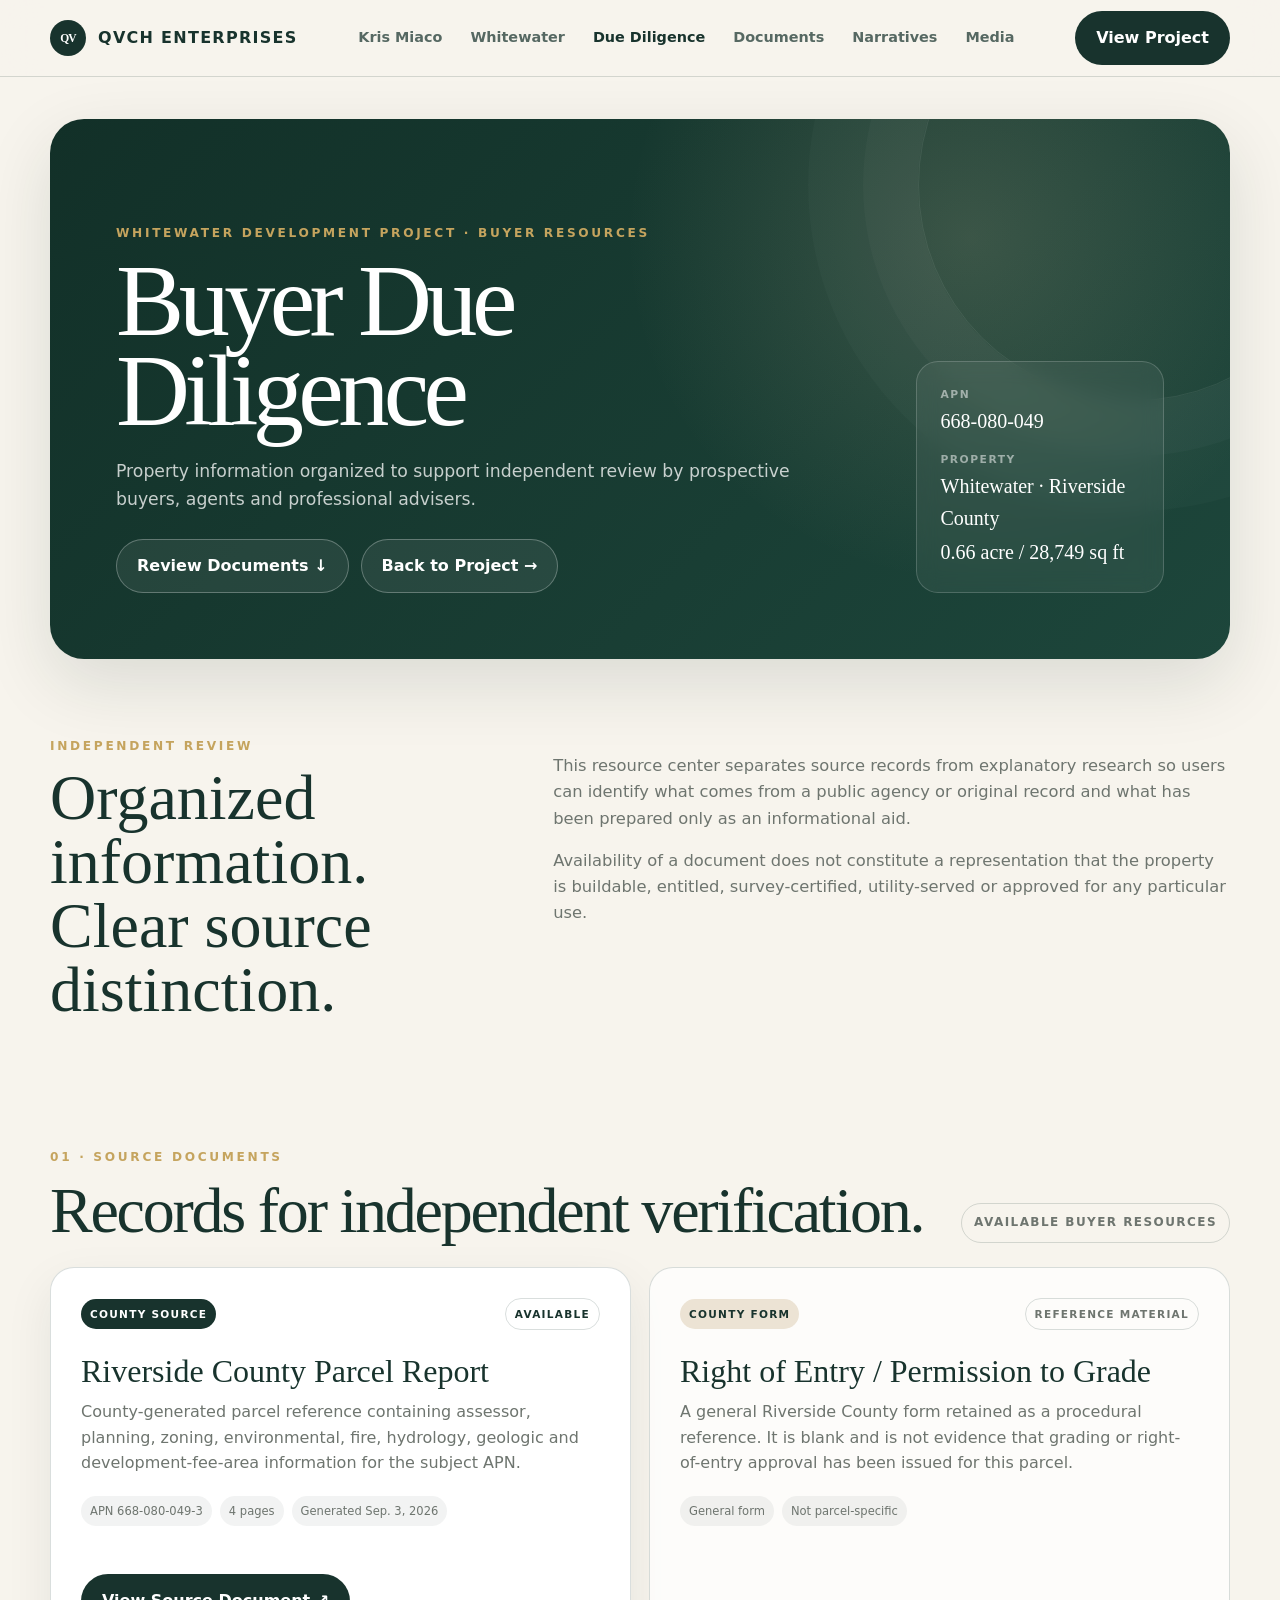
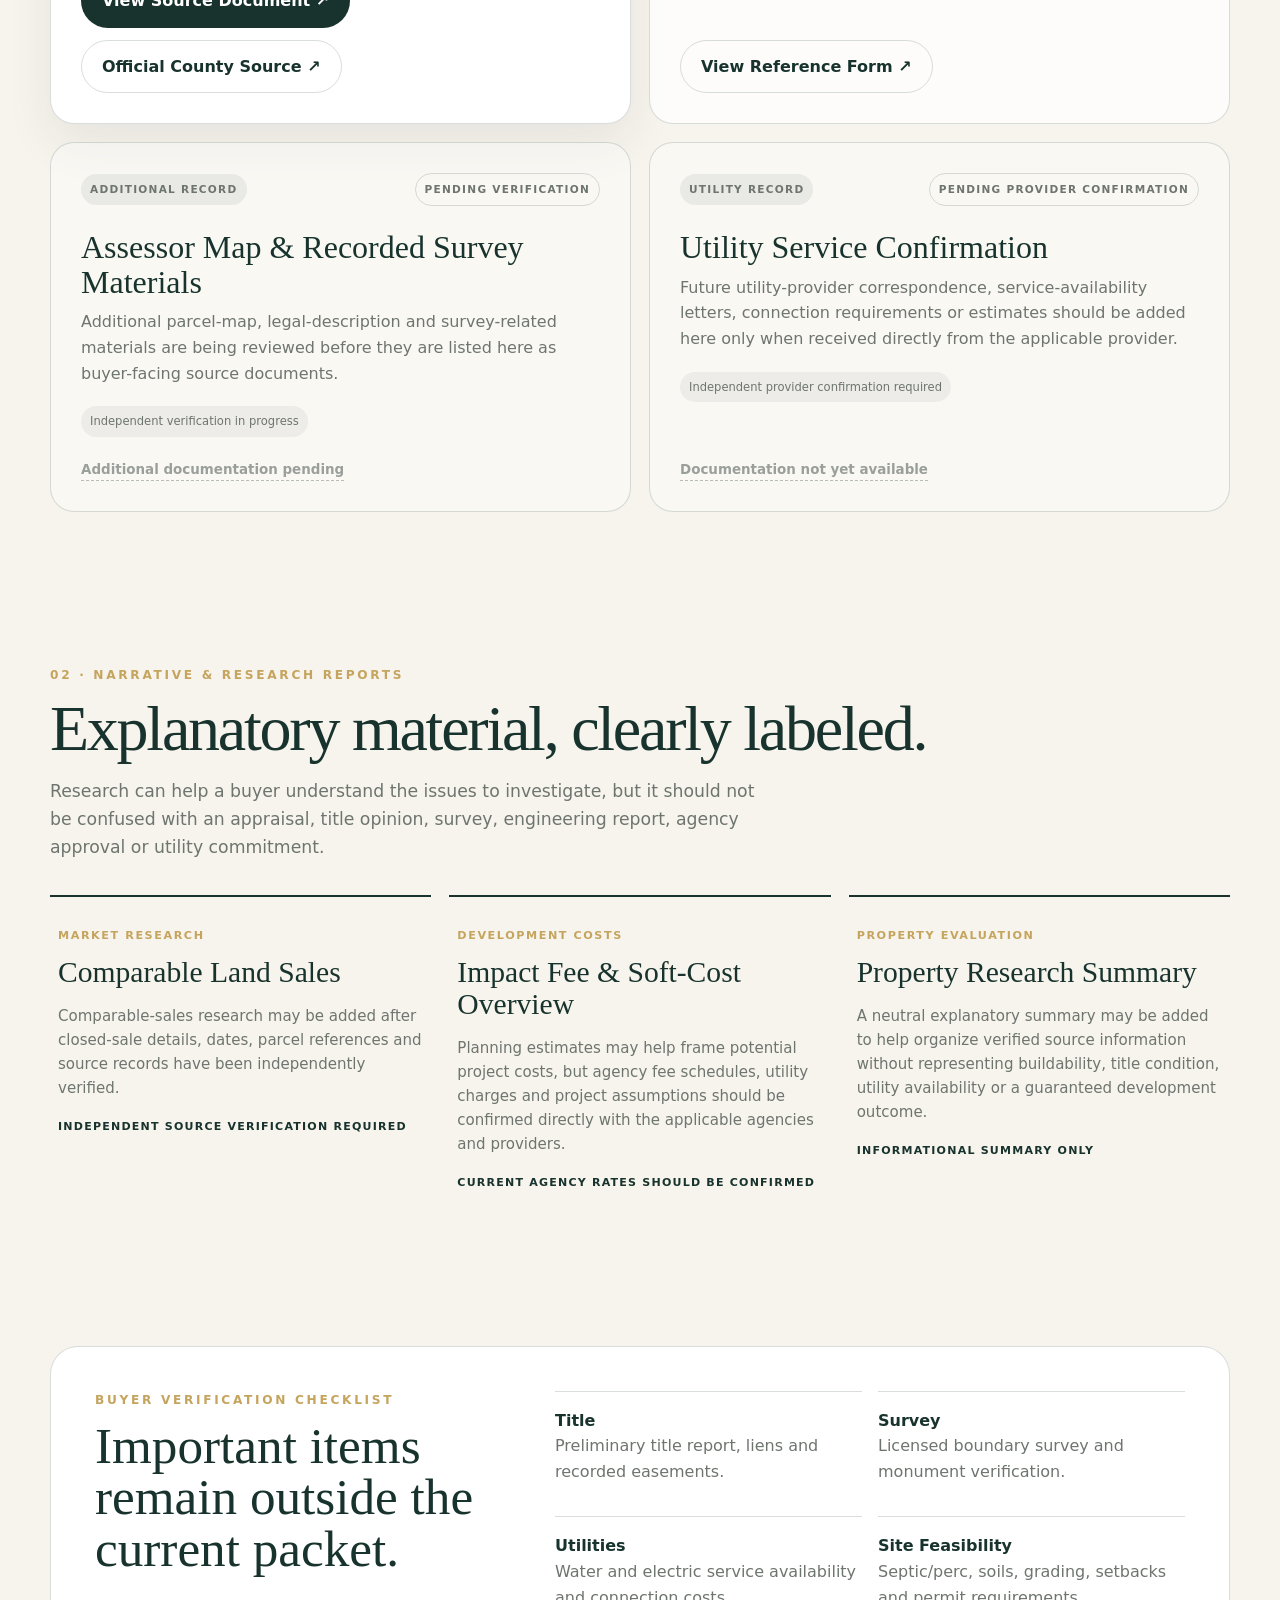
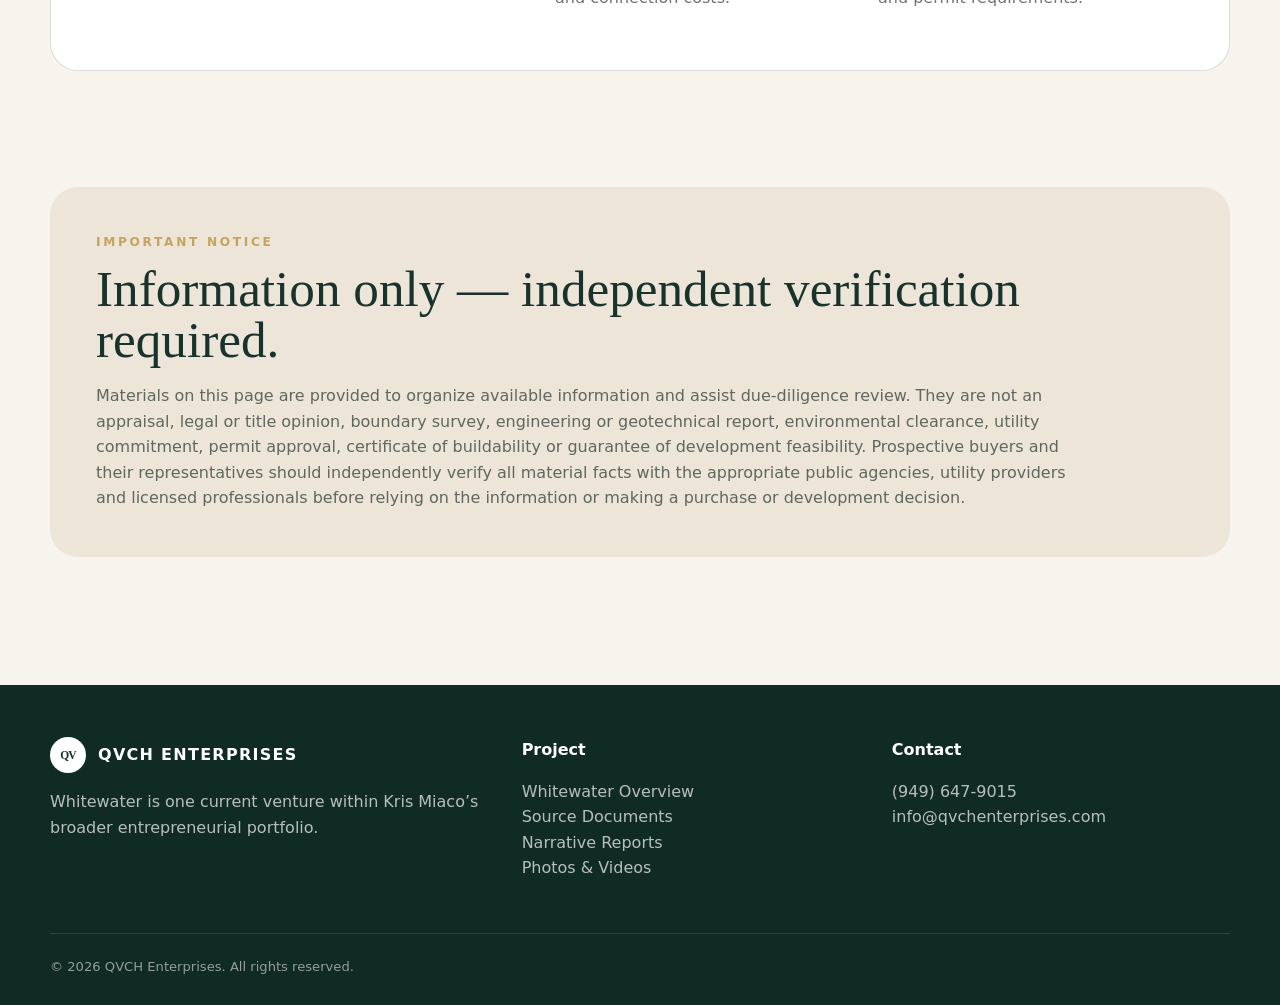
==== commit f34b1fca: "Refine due diligence hero and add official source link" ====
--- a/due-diligence.html
+++ b/due-diligence.html
@@ -23,192 +23,14 @@
     <a class="nav-cta" href="whitewater.html">View Project</a>
   </div>
 </nav>
-
-<header class="dd-hero">
-  <div class="container">
-    <div class="dd-hero-panel">
-      <div class="dd-hero-copy">
-        <div class="eyebrow">Whitewater Development Project · Buyer Resources</div>
-        <h1>Buyer Due Diligence</h1>
-        <p>Property information organized to support independent review by prospective buyers, agents and professional advisers.</p>
-        <div class="hero-actions">
-          <a class="btn btn-light" href="#source-documents">Review Documents ↓</a>
-          <a class="btn btn-light" href="whitewater.html">Back to Project →</a>
-        </div>
-      </div>
-      <div class="dd-hero-note">
-        <span>APN</span><strong>668-080-049</strong>
-        <span>Location</span><strong>Whitewater, Riverside County</strong>
-        <span>Approx. Area</span><strong>0.66 acre / 28,749 sq ft</strong>
-      </div>
-    </div>
-  </div>
-</header>
-
-<section class="section-sm">
-  <div class="container dd-intro-grid">
-    <div>
-      <div class="eyebrow">Independent Review</div>
-      <h2>Organized information. Clear source distinction.</h2>
-    </div>
-    <div>
-      <p>This resource center separates source records from explanatory research so users can identify what comes from a public agency or original record and what has been prepared only as an informational aid.</p>
-      <p>Availability of a document does not constitute a representation that the property is buildable, entitled, survey-certified, utility-served or approved for any particular use.</p>
-    </div>
-  </div>
-</section>
-
-<section class="section-sm" id="source-documents">
-  <div class="container">
-    <div class="section-head-row">
-      <div>
-        <div class="eyebrow">01 · Source Documents</div>
-        <h2 class="section-title compact-title">Records for independent verification.</h2>
-      </div>
-      <span class="dd-status-note">Available buyer resources</span>
-    </div>
-
-    <div class="document-grid">
-      <article class="document-card featured-doc">
-        <div class="doc-top">
-          <span class="doc-type source">County Source</span>
-          <span class="doc-status ready">Available</span>
-        </div>
-        <h3>Riverside County Parcel Report</h3>
-        <p>County-generated parcel reference containing assessor, planning, zoning, environmental, fire, hydrology, geologic and development-fee-area information for the subject APN.</p>
-        <div class="doc-meta">
-          <span>APN 668-080-049-3</span>
-          <span>4 pages</span>
-          <span>Generated Sep. 3, 2026</span>
-        </div>
-        <a class="btn btn-dark" href="https://drive.google.com/file/d/18svM5lJlfaCfnuAw5YhsLQyIYKlV-qm8/view" target="_blank" rel="noopener">View Source Document ↗</a>
-      </article>
-
-      <article class="document-card">
-        <div class="doc-top">
-          <span class="doc-type reference">County Form</span>
-          <span class="doc-status contextual">Reference Material</span>
-        </div>
-        <h3>Right of Entry / Permission to Grade</h3>
-        <p>A general Riverside County form retained as a procedural reference. It is blank and is not evidence that grading or right-of-entry approval has been issued for this parcel.</p>
-        <div class="doc-meta">
-          <span>General form</span>
-          <span>Not parcel-specific</span>
-        </div>
-        <a class="btn btn-outline" href="https://drive.google.com/file/d/1dsmRkIGan6azvP2hgW1dOGWF7chAsEEo/view" target="_blank" rel="noopener">View Reference Form ↗</a>
-      </article>
-
-      <article class="document-card muted-doc">
-        <div class="doc-top">
-          <span class="doc-type pending">Additional Record</span>
-          <span class="doc-status review">Pending Verification</span>
-        </div>
-        <h3>Assessor Map & Recorded Survey Materials</h3>
-        <p>Additional parcel-map, legal-description and survey-related materials are being reviewed before they are listed here as buyer-facing source documents.</p>
-        <div class="doc-meta">
-          <span>Independent verification in progress</span>
-        </div>
-        <span class="disabled-action">Additional documentation pending</span>
-      </article>
-
-      <article class="document-card muted-doc">
-        <div class="doc-top">
-          <span class="doc-type pending">Utility Record</span>
-          <span class="doc-status review">Pending Provider Confirmation</span>
-        </div>
-        <h3>Utility Service Confirmation</h3>
-        <p>Future utility-provider correspondence, service-availability letters, connection requirements or estimates should be added here only when received directly from the applicable provider.</p>
-        <div class="doc-meta">
-          <span>Independent provider confirmation required</span>
-        </div>
-        <span class="disabled-action">Documentation not yet available</span>
-      </article>
-    </div>
-  </div>
-</section>
-
-<section class="section" id="narrative-reports">
-  <div class="container">
-    <div class="eyebrow">02 · Narrative & Research Reports</div>
-    <h2 class="section-title">Explanatory material, clearly labeled.</h2>
-    <p class="lead">Research can help a buyer understand the issues to investigate, but it should not be confused with an appraisal, title opinion, survey, engineering report, agency approval or utility commitment.</p>
-
-    <div class="report-review-grid">
-      <article class="review-card">
-        <span>Market Research</span>
-        <h3>Comparable Land Sales</h3>
-        <p>Comparable-sales research may be added after closed-sale details, dates, parcel references and source records have been independently verified.</p>
-        <strong>INDEPENDENT SOURCE VERIFICATION REQUIRED</strong>
-      </article>
-
-      <article class="review-card">
-        <span>Development Costs</span>
-        <h3>Impact Fee & Soft-Cost Overview</h3>
-        <p>Planning estimates may help frame potential project costs, but agency fee schedules, utility charges and project assumptions should be confirmed directly with the applicable agencies and providers.</p>
-        <strong>CURRENT AGENCY RATES SHOULD BE CONFIRMED</strong>
-      </article>
-
-      <article class="review-card">
-        <span>Property Evaluation</span>
-        <h3>Property Research Summary</h3>
-        <p>A neutral explanatory summary may be added to help organize verified source information without representing buildability, title condition, utility availability or a guaranteed development outcome.</p>
-        <strong>INFORMATIONAL SUMMARY ONLY</strong>
-      </article>
-    </div>
-  </div>
-</section>
-
-<section class="section-sm">
-  <div class="container dd-callout">
-    <div>
-      <div class="eyebrow">Buyer Verification Checklist</div>
-      <h2>Important items remain outside the current packet.</h2>
-    </div>
-    <div class="checklist-grid">
-      <p><strong>Title</strong><br>Preliminary title report, liens and recorded easements.</p>
-      <p><strong>Survey</strong><br>Licensed boundary survey and monument verification.</p>
-      <p><strong>Utilities</strong><br>Water and electric service availability and connection costs.</p>
-      <p><strong>Site Feasibility</strong><br>Septic/perc, soils, grading, setbacks and permit requirements.</p>
-    </div>
-  </div>
-</section>
-
-<section class="section-sm">
-  <div class="container disclaimer-panel">
-    <div class="eyebrow">Important Notice</div>
-    <h2>Information only — independent verification required.</h2>
-    <p>Materials on this page are provided to organize available information and assist due-diligence review. They are not an appraisal, legal or title opinion, boundary survey, engineering or geotechnical report, environmental clearance, utility commitment, permit approval, certificate of buildability or guarantee of development feasibility. Prospective buyers and their representatives should independently verify all material facts with the appropriate public agencies, utility providers and licensed professionals before relying on the information or making a purchase or development decision.</p>
-  </div>
-</section>
-
-<footer class="footer">
-  <div class="container">
-    <div class="footer-grid">
-      <div>
-        <div class="brand"><span class="brand-mark brand-qv footer-mark">QV</span><span>QVCH ENTERPRISES</span></div>
-        <p>Whitewater is one current venture within Kris Miaco’s broader entrepreneurial portfolio.</p>
-      </div>
-      <div>
-        <strong>Project</strong>
-        <p>
-          <a href="whitewater.html">Whitewater Overview</a><br>
-          <a href="#source-documents">Source Documents</a><br>
-          <a href="#narrative-reports">Narrative Reports</a><br>
-          <a href="media.html">Photos & Videos</a>
-        </p>
-      </div>
-      <div>
-        <strong>Contact</strong>
-        <p>
-          <a href="tel:+19496479015">(949) 647-9015</a><br>
-          <a href="mailto:info@qvchenterprises.com">info@qvchenterprises.com</a>
-        </p>
-      </div>
-    </div>
-    <div class="footer-bottom">© <span data-year></span> QVCH Enterprises. All rights reserved.</div>
-  </div>
-</footer>
-
-<script src="assets/js/main.js"></script>
-</body>
-</html>
+<header class="dd-hero"><div class="container"><div class="dd-hero-panel"><div class="dd-hero-copy"><div class="eyebrow">Whitewater Development Project · Buyer Resources</div><h1>Buyer Due Diligence</h1><p>Property information organized to support independent review by prospective buyers, agents and professional advisers.</p><div class="hero-actions"><a class="btn btn-light" href="#source-documents">Review Documents ↓</a><a class="btn btn-light" href="whitewater.html">Back to Project →</a></div></div><div class="dd-hero-note"><span>APN</span><strong>668-080-049</strong><span>Property</span><strong>Whitewater · Riverside County</strong><strong>0.66 acre / 28,749 sq ft</strong></div></div></div></header>
+<section class="section-sm"><div class="container dd-intro-grid"><div><div class="eyebrow">Independent Review</div><h2>Organized information. Clear source distinction.</h2></div><div><p>This resource center separates source records from explanatory research so users can identify what comes from a public agency or original record and what has been prepared only as an informational aid.</p><p>Availability of a document does not constitute a representation that the property is buildable, entitled, survey-certified, utility-served or approved for any particular use.</p></div></div></section>
+<section class="section-sm" id="source-documents"><div class="container"><div class="section-head-row"><div><div class="eyebrow">01 · Source Documents</div><h2 class="section-title compact-title">Records for independent verification.</h2></div><span class="dd-status-note">Available buyer resources</span></div><div class="document-grid">
+<article class="document-card featured-doc"><div class="doc-top"><span class="doc-type source">County Source</span><span class="doc-status ready">Available</span></div><h3>Riverside County Parcel Report</h3><p>County-generated parcel reference containing assessor, planning, zoning, environmental, fire, hydrology, geologic and development-fee-area information for the subject APN.</p><div class="doc-meta"><span>APN 668-080-049-3</span><span>4 pages</span><span>Generated Sep. 3, 2026</span></div><div class="hero-actions"><a class="btn btn-dark" href="https://drive.google.com/file/d/18svM5lJlfaCfnuAw5YhsLQyIYKlV-qm8/view" target="_blank" rel="noopener">View Source Document ↗</a><a class="btn btn-outline" href="https://gis1.countyofriverside.us/Geocortex/Essentials/REST/sites/MMC_Public/viewers/Map_My_County" target="_blank" rel="noopener">Official County Source ↗</a></div></article>
+<article class="document-card"><div class="doc-top"><span class="doc-type reference">County Form</span><span class="doc-status contextual">Reference Material</span></div><h3>Right of Entry / Permission to Grade</h3><p>A general Riverside County form retained as a procedural reference. It is blank and is not evidence that grading or right-of-entry approval has been issued for this parcel.</p><div class="doc-meta"><span>General form</span><span>Not parcel-specific</span></div><a class="btn btn-outline" href="https://drive.google.com/file/d/1dsmRkIGan6azvP2hgW1dOGWF7chAsEEo/view" target="_blank" rel="noopener">View Reference Form ↗</a></article>
+<article class="document-card muted-doc"><div class="doc-top"><span class="doc-type pending">Additional Record</span><span class="doc-status review">Pending Verification</span></div><h3>Assessor Map & Recorded Survey Materials</h3><p>Additional parcel-map, legal-description and survey-related materials are being reviewed before they are listed here as buyer-facing source documents.</p><div class="doc-meta"><span>Independent verification in progress</span></div><span class="disabled-action">Additional documentation pending</span></article>
+<article class="document-card muted-doc"><div class="doc-top"><span class="doc-type pending">Utility Record</span><span class="doc-status review">Pending Provider Confirmation</span></div><h3>Utility Service Confirmation</h3><p>Future utility-provider correspondence, service-availability letters, connection requirements or estimates should be added here only when received directly from the applicable provider.</p><div class="doc-meta"><span>Independent provider confirmation required</span></div><span class="disabled-action">Documentation not yet available</span></article></div></div></section>
+<section class="section" id="narrative-reports"><div class="container"><div class="eyebrow">02 · Narrative & Research Reports</div><h2 class="section-title">Explanatory material, clearly labeled.</h2><p class="lead">Research can help a buyer understand the issues to investigate, but it should not be confused with an appraisal, title opinion, survey, engineering report, agency approval or utility commitment.</p><div class="report-review-grid"><article class="review-card"><span>Market Research</span><h3>Comparable Land Sales</h3><p>Comparable-sales research may be added after closed-sale details, dates, parcel references and source records have been independently verified.</p><strong>INDEPENDENT SOURCE VERIFICATION REQUIRED</strong></article><article class="review-card"><span>Development Costs</span><h3>Impact Fee & Soft-Cost Overview</h3><p>Planning estimates may help frame potential project costs, but agency fee schedules, utility charges and project assumptions should be confirmed directly with the applicable agencies and providers.</p><strong>CURRENT AGENCY RATES SHOULD BE CONFIRMED</strong></article><article class="review-card"><span>Property Evaluation</span><h3>Property Research Summary</h3><p>A neutral explanatory summary may be added to help organize verified source information without representing buildability, title condition, utility availability or a guaranteed development outcome.</p><strong>INFORMATIONAL SUMMARY ONLY</strong></article></div></div></section>
+<section class="section-sm"><div class="container dd-callout"><div><div class="eyebrow">Buyer Verification Checklist</div><h2>Important items remain outside the current packet.</h2></div><div class="checklist-grid"><p><strong>Title</strong><br>Preliminary title report, liens and recorded easements.</p><p><strong>Survey</strong><br>Licensed boundary survey and monument verification.</p><p><strong>Utilities</strong><br>Water and electric service availability and connection costs.</p><p><strong>Site Feasibility</strong><br>Septic/perc, soils, grading, setbacks and permit requirements.</p></div></div></section>
+<section class="section-sm"><div class="container disclaimer-panel"><div class="eyebrow">Important Notice</div><h2>Information only — independent verification required.</h2><p>Materials on this page are provided to organize available information and assist due-diligence review. They are not an appraisal, legal or title opinion, boundary survey, engineering or geotechnical report, environmental clearance, utility commitment, permit approval, certificate of buildability or guarantee of development feasibility. Prospective buyers and their representatives should independently verify all material facts with the appropriate public agencies, utility providers and licensed professionals before relying on the information or making a purchase or development decision.</p></div></section>
+<footer class="footer"><div class="container"><div class="footer-grid"><div><div class="brand"><span class="brand-mark brand-qv footer-mark">QV</span><span>QVCH ENTERPRISES</span></div><p>Whitewater is one current venture within Kris Miaco’s broader entrepreneurial portfolio.</p></div><div><strong>Project</strong><p><a href="whitewater.html">Whitewater Overview</a><br><a href="#source-documents">Source Documents</a><br><a href="#narrative-reports">Narrative Reports</a><br><a href="media.html">Photos & Videos</a></p></div><div><strong>Contact</strong><p><a href="tel:+19496479015">(949) 647-9015</a><br><a href="mailto:info@qvchenterprises.com">info@qvchenterprises.com</a></p></div></div><div class="footer-bottom">© <span data-year></span> QVCH Enterprises. All rights reserved.</div></div></footer><script src="assets/js/main.js"></script></body></html>
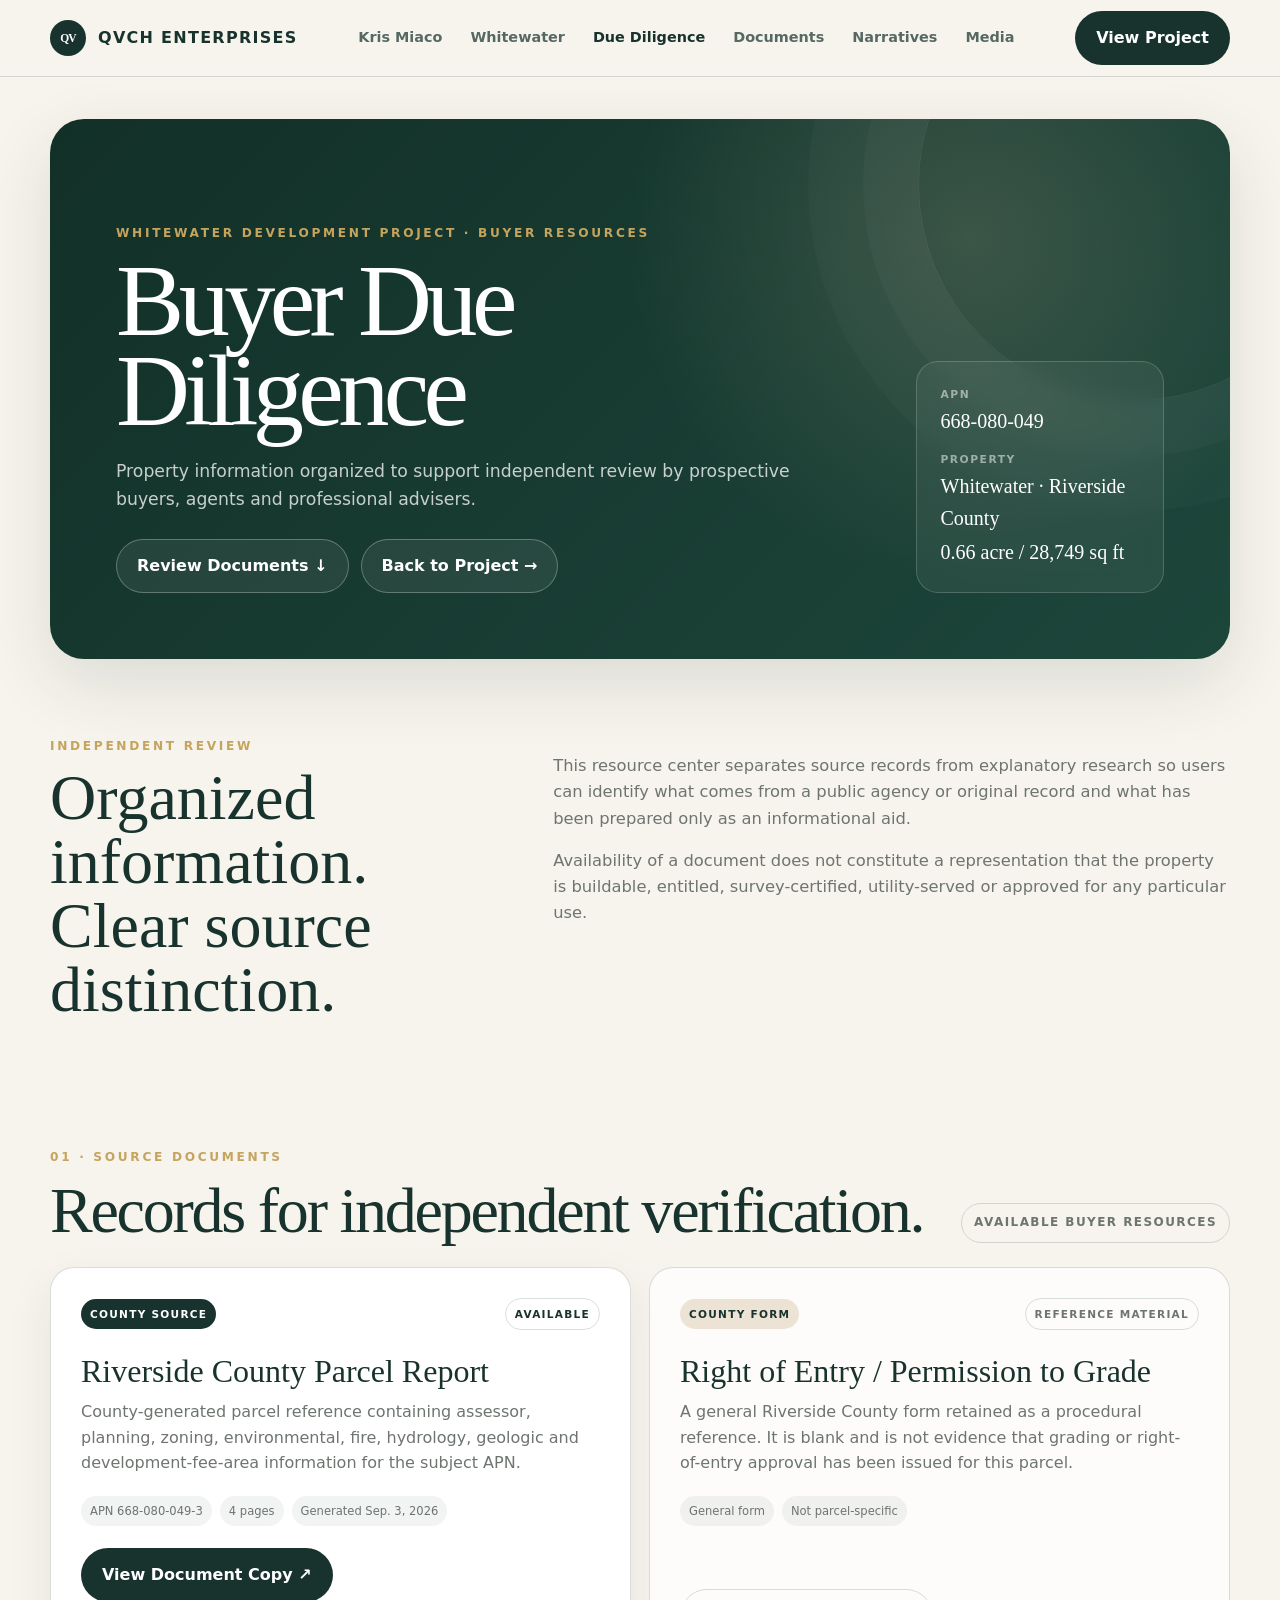
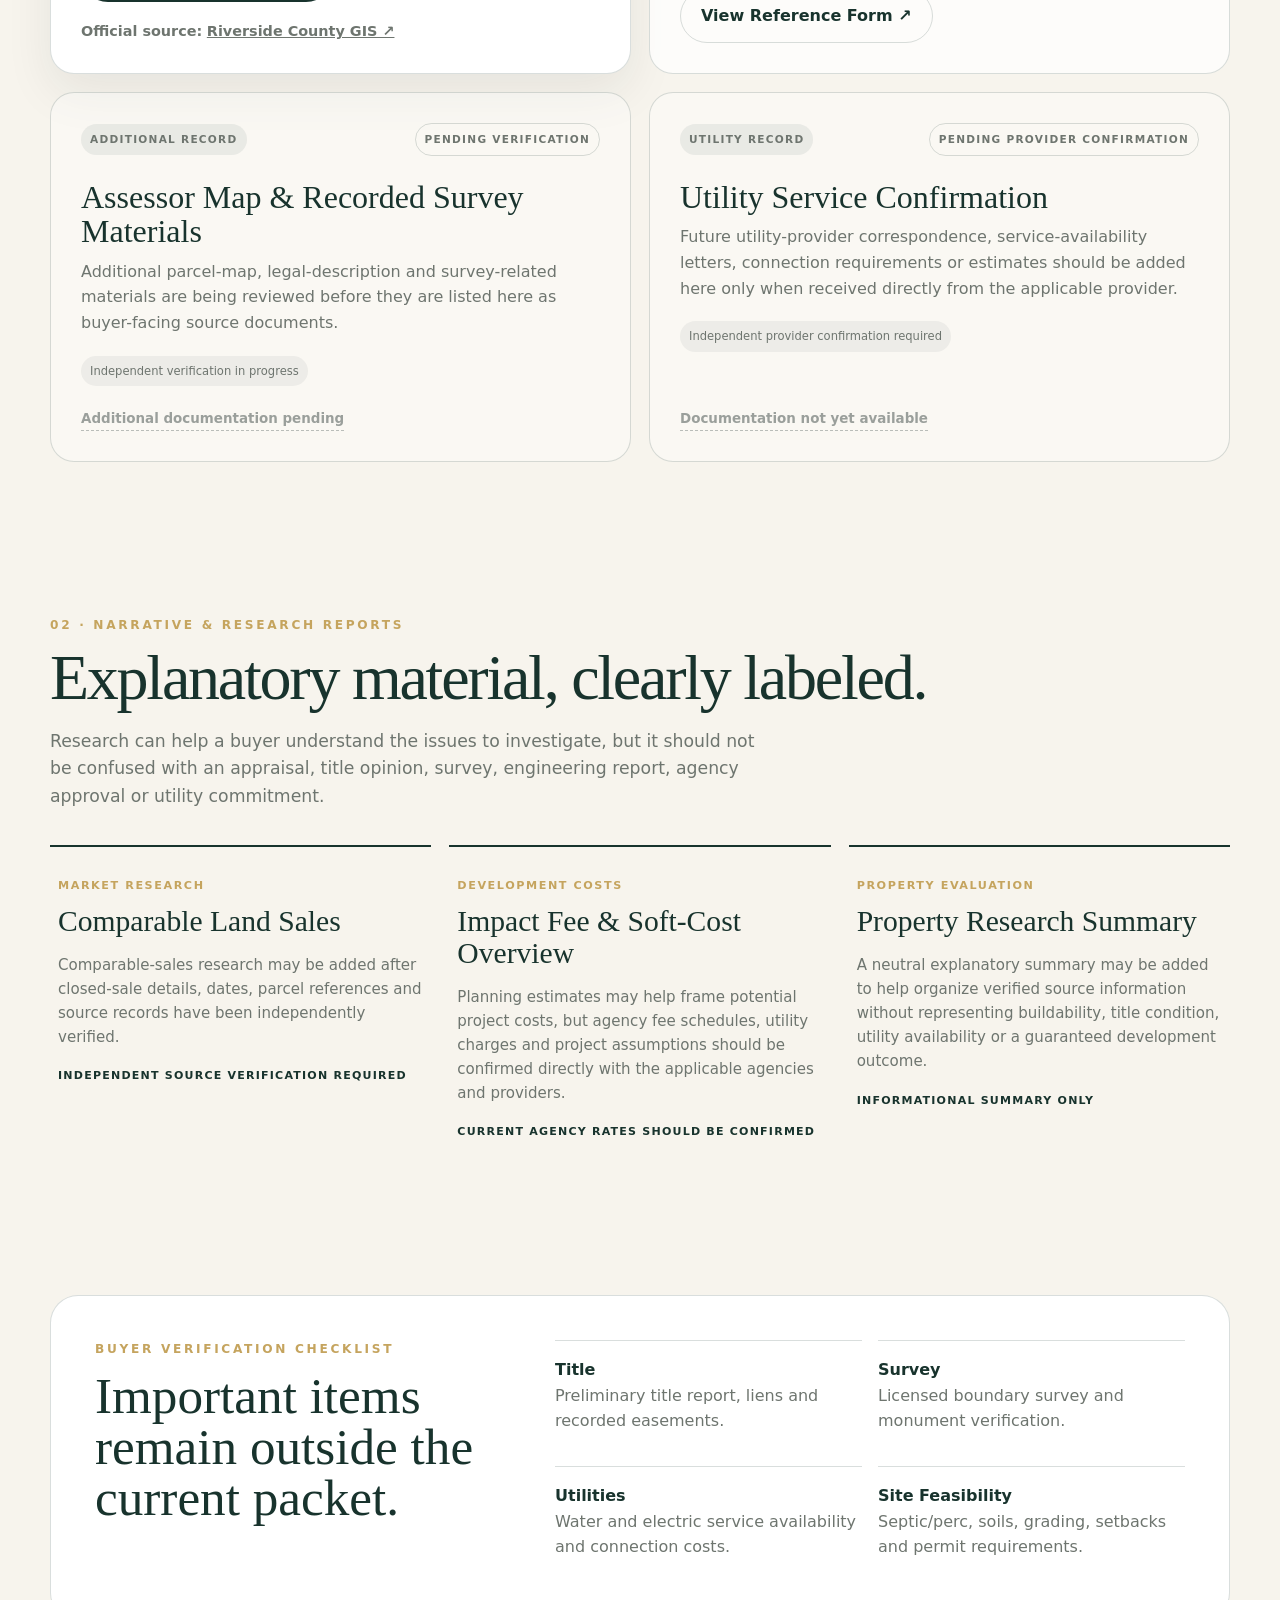
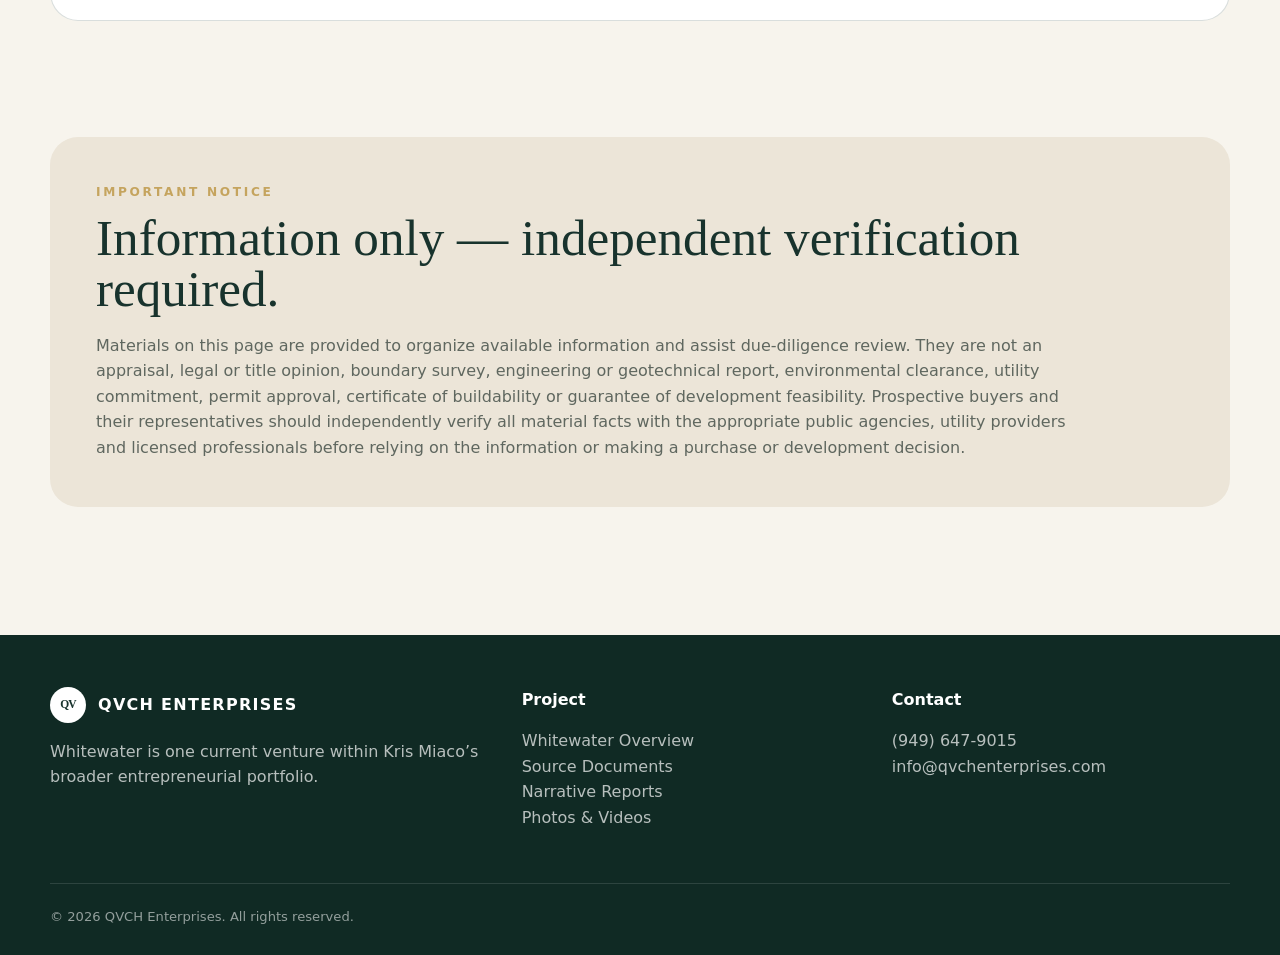
==== commit e76f948e: "Make official county source link clearly visible" ====
--- a/due-diligence.html
+++ b/due-diligence.html
@@ -8,25 +8,11 @@
   <link rel="stylesheet" href="assets/css/styles-v4.css">
 </head>
 <body>
-<nav class="nav">
-  <div class="container nav-inner">
-    <a class="brand" href="index.html"><span class="brand-mark brand-qv">QV</span><span>QVCH ENTERPRISES</span></a>
-    <button class="menu-btn" aria-label="Open menu">☰</button>
-    <div class="nav-links">
-      <a href="index.html">Kris Miaco</a>
-      <a href="whitewater.html">Whitewater</a>
-      <a class="active" href="due-diligence.html">Due Diligence</a>
-      <a href="#source-documents">Documents</a>
-      <a href="#narrative-reports">Narratives</a>
-      <a href="media.html">Media</a>
-    </div>
-    <a class="nav-cta" href="whitewater.html">View Project</a>
-  </div>
-</nav>
+<nav class="nav"><div class="container nav-inner"><a class="brand" href="index.html"><span class="brand-mark brand-qv">QV</span><span>QVCH ENTERPRISES</span></a><button class="menu-btn" aria-label="Open menu">☰</button><div class="nav-links"><a href="index.html">Kris Miaco</a><a href="whitewater.html">Whitewater</a><a class="active" href="due-diligence.html">Due Diligence</a><a href="#source-documents">Documents</a><a href="#narrative-reports">Narratives</a><a href="media.html">Media</a></div><a class="nav-cta" href="whitewater.html">View Project</a></div></nav>
 <header class="dd-hero"><div class="container"><div class="dd-hero-panel"><div class="dd-hero-copy"><div class="eyebrow">Whitewater Development Project · Buyer Resources</div><h1>Buyer Due Diligence</h1><p>Property information organized to support independent review by prospective buyers, agents and professional advisers.</p><div class="hero-actions"><a class="btn btn-light" href="#source-documents">Review Documents ↓</a><a class="btn btn-light" href="whitewater.html">Back to Project →</a></div></div><div class="dd-hero-note"><span>APN</span><strong>668-080-049</strong><span>Property</span><strong>Whitewater · Riverside County</strong><strong>0.66 acre / 28,749 sq ft</strong></div></div></div></header>
 <section class="section-sm"><div class="container dd-intro-grid"><div><div class="eyebrow">Independent Review</div><h2>Organized information. Clear source distinction.</h2></div><div><p>This resource center separates source records from explanatory research so users can identify what comes from a public agency or original record and what has been prepared only as an informational aid.</p><p>Availability of a document does not constitute a representation that the property is buildable, entitled, survey-certified, utility-served or approved for any particular use.</p></div></div></section>
 <section class="section-sm" id="source-documents"><div class="container"><div class="section-head-row"><div><div class="eyebrow">01 · Source Documents</div><h2 class="section-title compact-title">Records for independent verification.</h2></div><span class="dd-status-note">Available buyer resources</span></div><div class="document-grid">
-<article class="document-card featured-doc"><div class="doc-top"><span class="doc-type source">County Source</span><span class="doc-status ready">Available</span></div><h3>Riverside County Parcel Report</h3><p>County-generated parcel reference containing assessor, planning, zoning, environmental, fire, hydrology, geologic and development-fee-area information for the subject APN.</p><div class="doc-meta"><span>APN 668-080-049-3</span><span>4 pages</span><span>Generated Sep. 3, 2026</span></div><div class="hero-actions"><a class="btn btn-dark" href="https://drive.google.com/file/d/18svM5lJlfaCfnuAw5YhsLQyIYKlV-qm8/view" target="_blank" rel="noopener">View Source Document ↗</a><a class="btn btn-outline" href="https://gis1.countyofriverside.us/Geocortex/Essentials/REST/sites/MMC_Public/viewers/Map_My_County" target="_blank" rel="noopener">Official County Source ↗</a></div></article>
+<article class="document-card featured-doc"><div class="doc-top"><span class="doc-type source">County Source</span><span class="doc-status ready">Available</span></div><h3>Riverside County Parcel Report</h3><p>County-generated parcel reference containing assessor, planning, zoning, environmental, fire, hydrology, geologic and development-fee-area information for the subject APN.</p><div class="doc-meta"><span>APN 668-080-049-3</span><span>4 pages</span><span>Generated Sep. 3, 2026</span></div><a class="btn btn-dark" href="https://drive.google.com/file/d/18svM5lJlfaCfnuAw5YhsLQyIYKlV-qm8/view" target="_blank" rel="noopener">View Document Copy ↗</a><p style="margin:18px 0 0;font-size:.9rem;"><strong>Official source:</strong> <a href="https://gis1.countyofriverside.us/geocortex/reporting/service" target="_blank" rel="noopener" style="text-decoration:underline;font-weight:800;">Riverside County GIS ↗</a></p></article>
 <article class="document-card"><div class="doc-top"><span class="doc-type reference">County Form</span><span class="doc-status contextual">Reference Material</span></div><h3>Right of Entry / Permission to Grade</h3><p>A general Riverside County form retained as a procedural reference. It is blank and is not evidence that grading or right-of-entry approval has been issued for this parcel.</p><div class="doc-meta"><span>General form</span><span>Not parcel-specific</span></div><a class="btn btn-outline" href="https://drive.google.com/file/d/1dsmRkIGan6azvP2hgW1dOGWF7chAsEEo/view" target="_blank" rel="noopener">View Reference Form ↗</a></article>
 <article class="document-card muted-doc"><div class="doc-top"><span class="doc-type pending">Additional Record</span><span class="doc-status review">Pending Verification</span></div><h3>Assessor Map & Recorded Survey Materials</h3><p>Additional parcel-map, legal-description and survey-related materials are being reviewed before they are listed here as buyer-facing source documents.</p><div class="doc-meta"><span>Independent verification in progress</span></div><span class="disabled-action">Additional documentation pending</span></article>
 <article class="document-card muted-doc"><div class="doc-top"><span class="doc-type pending">Utility Record</span><span class="doc-status review">Pending Provider Confirmation</span></div><h3>Utility Service Confirmation</h3><p>Future utility-provider correspondence, service-availability letters, connection requirements or estimates should be added here only when received directly from the applicable provider.</p><div class="doc-meta"><span>Independent provider confirmation required</span></div><span class="disabled-action">Documentation not yet available</span></article></div></div></section>
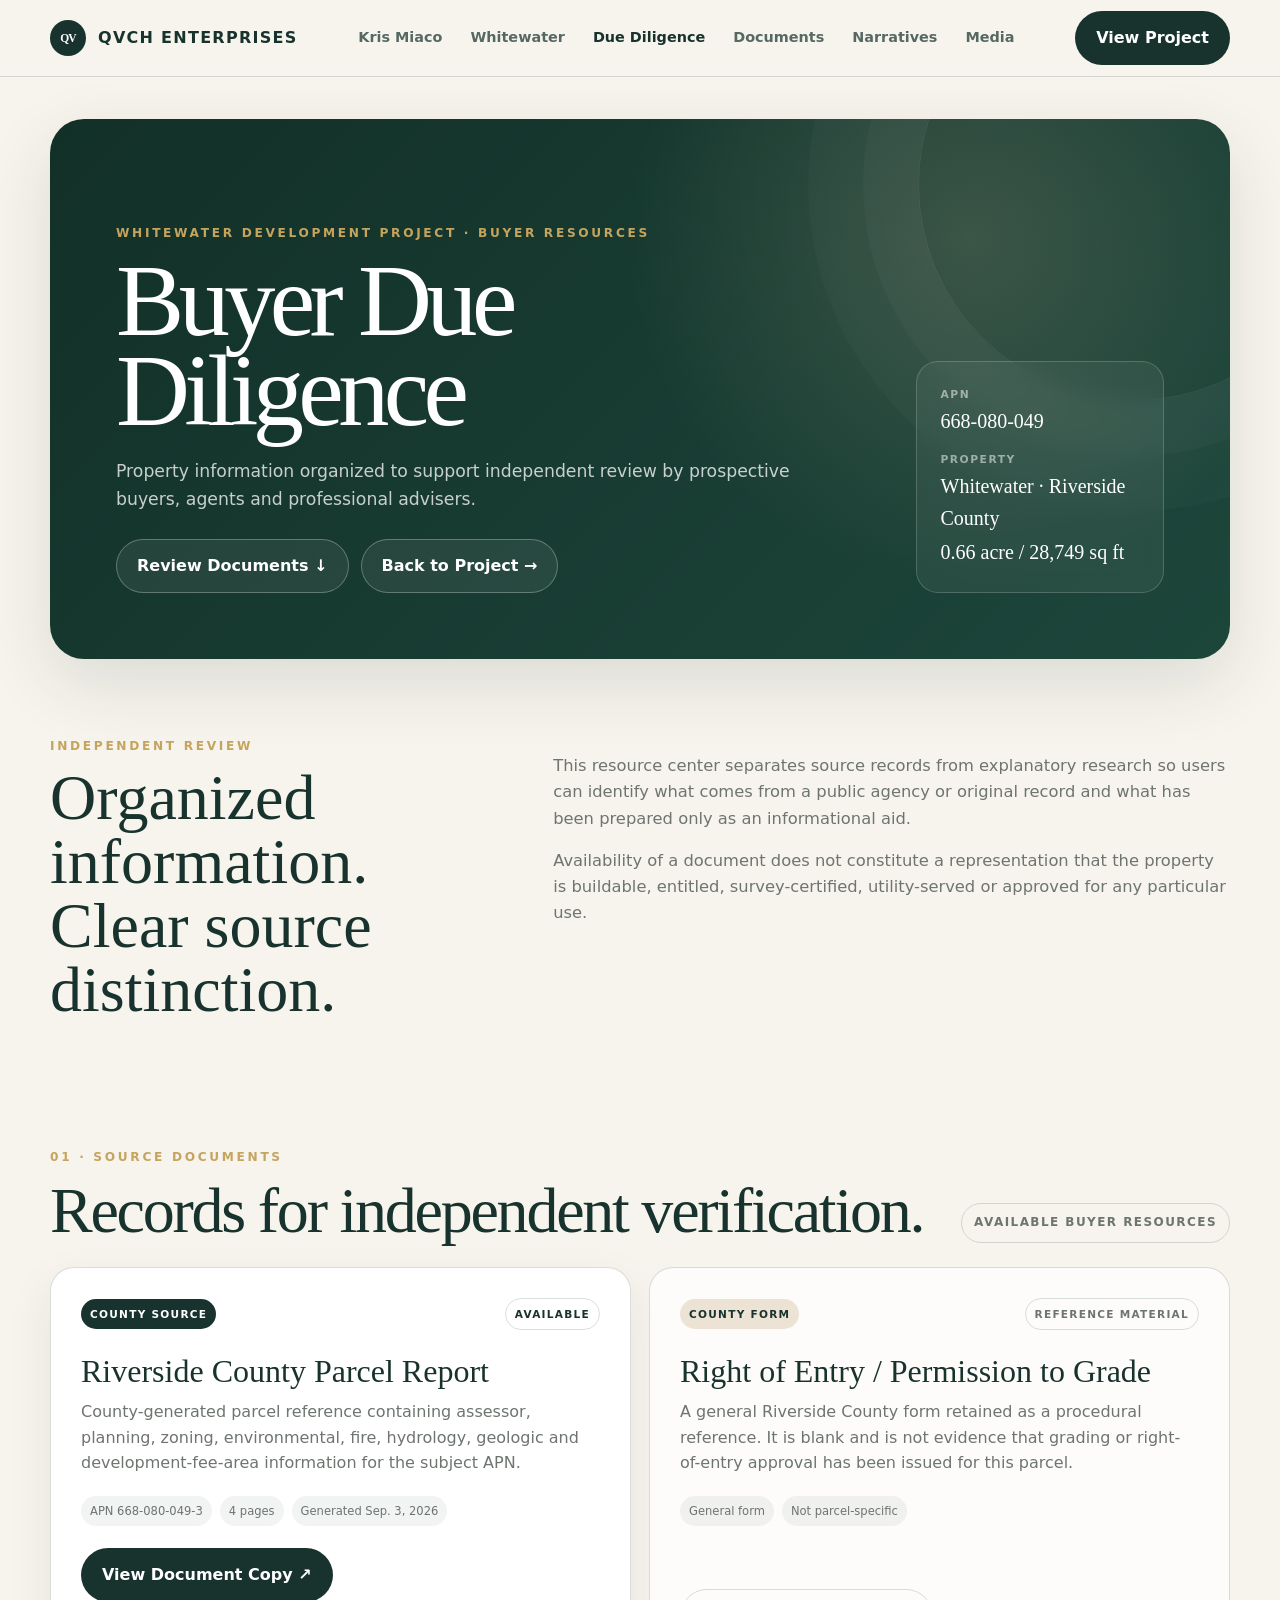
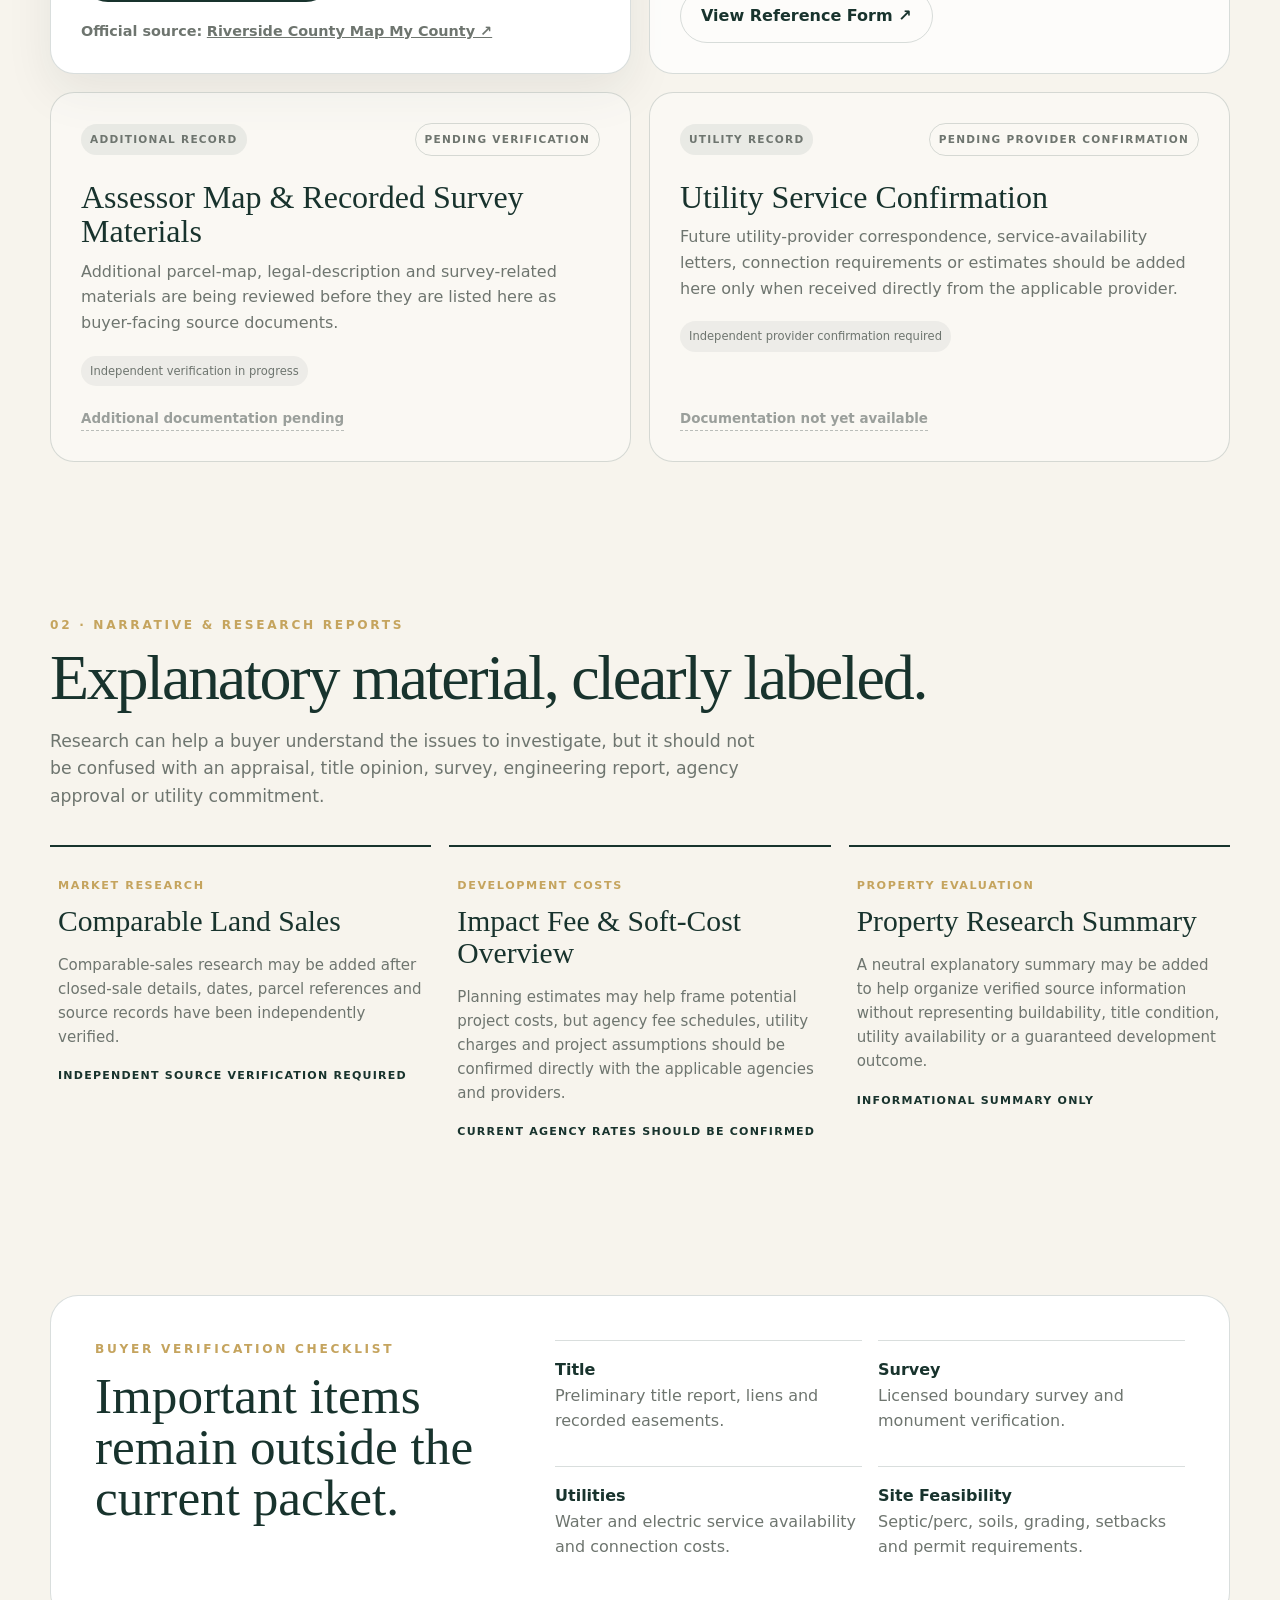
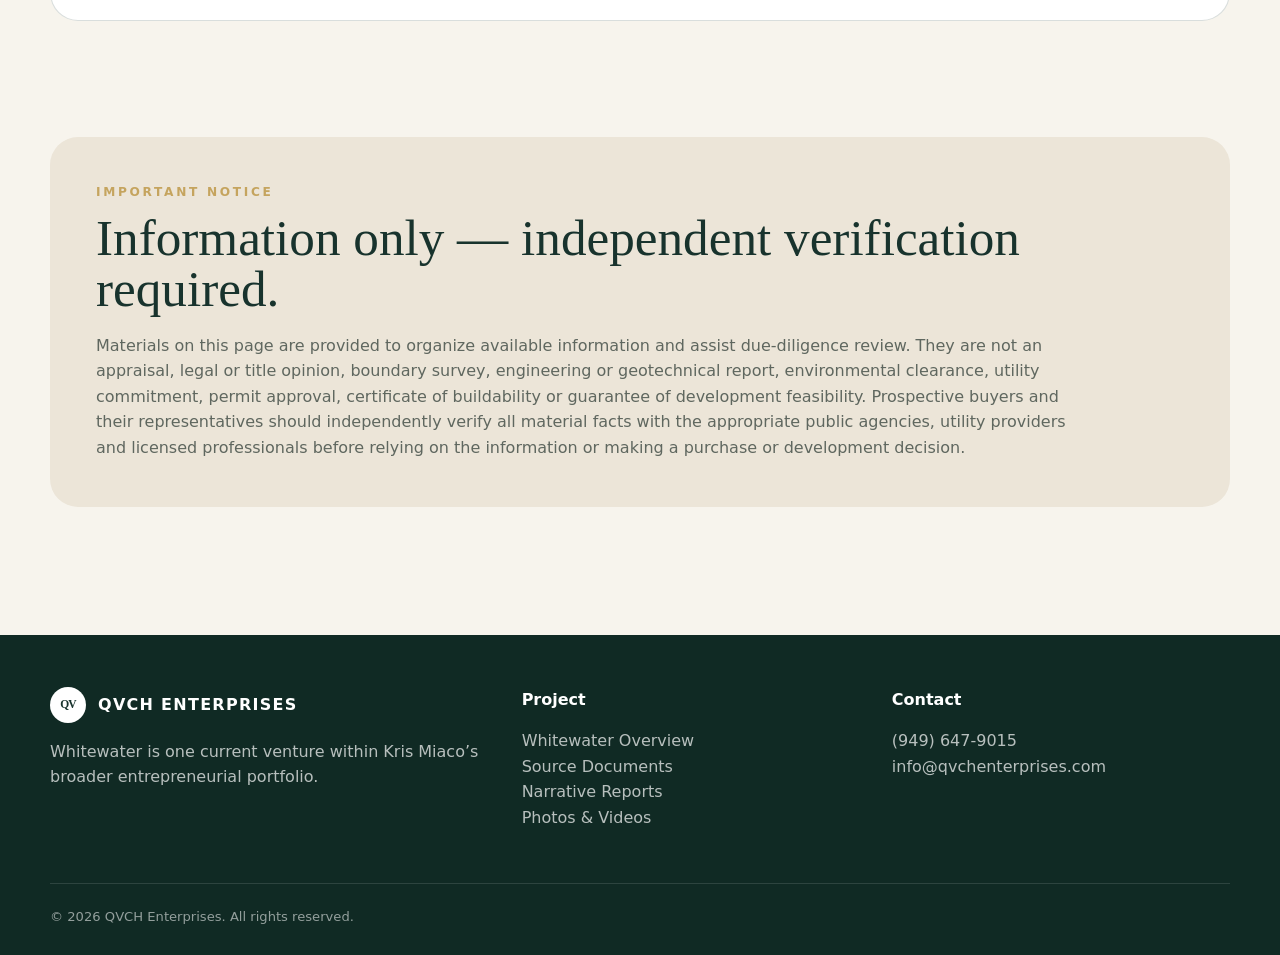
==== commit ef73c7dd: "Fix Riverside County public source link" ====
--- a/due-diligence.html
+++ b/due-diligence.html
@@ -12,7 +12,7 @@
 <header class="dd-hero"><div class="container"><div class="dd-hero-panel"><div class="dd-hero-copy"><div class="eyebrow">Whitewater Development Project · Buyer Resources</div><h1>Buyer Due Diligence</h1><p>Property information organized to support independent review by prospective buyers, agents and professional advisers.</p><div class="hero-actions"><a class="btn btn-light" href="#source-documents">Review Documents ↓</a><a class="btn btn-light" href="whitewater.html">Back to Project →</a></div></div><div class="dd-hero-note"><span>APN</span><strong>668-080-049</strong><span>Property</span><strong>Whitewater · Riverside County</strong><strong>0.66 acre / 28,749 sq ft</strong></div></div></div></header>
 <section class="section-sm"><div class="container dd-intro-grid"><div><div class="eyebrow">Independent Review</div><h2>Organized information. Clear source distinction.</h2></div><div><p>This resource center separates source records from explanatory research so users can identify what comes from a public agency or original record and what has been prepared only as an informational aid.</p><p>Availability of a document does not constitute a representation that the property is buildable, entitled, survey-certified, utility-served or approved for any particular use.</p></div></div></section>
 <section class="section-sm" id="source-documents"><div class="container"><div class="section-head-row"><div><div class="eyebrow">01 · Source Documents</div><h2 class="section-title compact-title">Records for independent verification.</h2></div><span class="dd-status-note">Available buyer resources</span></div><div class="document-grid">
-<article class="document-card featured-doc"><div class="doc-top"><span class="doc-type source">County Source</span><span class="doc-status ready">Available</span></div><h3>Riverside County Parcel Report</h3><p>County-generated parcel reference containing assessor, planning, zoning, environmental, fire, hydrology, geologic and development-fee-area information for the subject APN.</p><div class="doc-meta"><span>APN 668-080-049-3</span><span>4 pages</span><span>Generated Sep. 3, 2026</span></div><a class="btn btn-dark" href="https://drive.google.com/file/d/18svM5lJlfaCfnuAw5YhsLQyIYKlV-qm8/view" target="_blank" rel="noopener">View Document Copy ↗</a><p style="margin:18px 0 0;font-size:.9rem;"><strong>Official source:</strong> <a href="https://gis1.countyofriverside.us/geocortex/reporting/service" target="_blank" rel="noopener" style="text-decoration:underline;font-weight:800;">Riverside County GIS ↗</a></p></article>
+<article class="document-card featured-doc"><div class="doc-top"><span class="doc-type source">County Source</span><span class="doc-status ready">Available</span></div><h3>Riverside County Parcel Report</h3><p>County-generated parcel reference containing assessor, planning, zoning, environmental, fire, hydrology, geologic and development-fee-area information for the subject APN.</p><div class="doc-meta"><span>APN 668-080-049-3</span><span>4 pages</span><span>Generated Sep. 3, 2026</span></div><a class="btn btn-dark" href="https://drive.google.com/file/d/18svM5lJlfaCfnuAw5YhsLQyIYKlV-qm8/view" target="_blank" rel="noopener">View Document Copy ↗</a><p style="margin:18px 0 0;font-size:.9rem;"><strong>Official source:</strong> <a href="https://gis1.countyofriverside.us/Html5Viewer/index.html?viewer=MMC_Public" target="_blank" rel="noopener" style="text-decoration:underline;font-weight:800;">Riverside County Map My County ↗</a></p></article>
 <article class="document-card"><div class="doc-top"><span class="doc-type reference">County Form</span><span class="doc-status contextual">Reference Material</span></div><h3>Right of Entry / Permission to Grade</h3><p>A general Riverside County form retained as a procedural reference. It is blank and is not evidence that grading or right-of-entry approval has been issued for this parcel.</p><div class="doc-meta"><span>General form</span><span>Not parcel-specific</span></div><a class="btn btn-outline" href="https://drive.google.com/file/d/1dsmRkIGan6azvP2hgW1dOGWF7chAsEEo/view" target="_blank" rel="noopener">View Reference Form ↗</a></article>
 <article class="document-card muted-doc"><div class="doc-top"><span class="doc-type pending">Additional Record</span><span class="doc-status review">Pending Verification</span></div><h3>Assessor Map & Recorded Survey Materials</h3><p>Additional parcel-map, legal-description and survey-related materials are being reviewed before they are listed here as buyer-facing source documents.</p><div class="doc-meta"><span>Independent verification in progress</span></div><span class="disabled-action">Additional documentation pending</span></article>
 <article class="document-card muted-doc"><div class="doc-top"><span class="doc-type pending">Utility Record</span><span class="doc-status review">Pending Provider Confirmation</span></div><h3>Utility Service Confirmation</h3><p>Future utility-provider correspondence, service-availability letters, connection requirements or estimates should be added here only when received directly from the applicable provider.</p><div class="doc-meta"><span>Independent provider confirmation required</span></div><span class="disabled-action">Documentation not yet available</span></article></div></div></section>
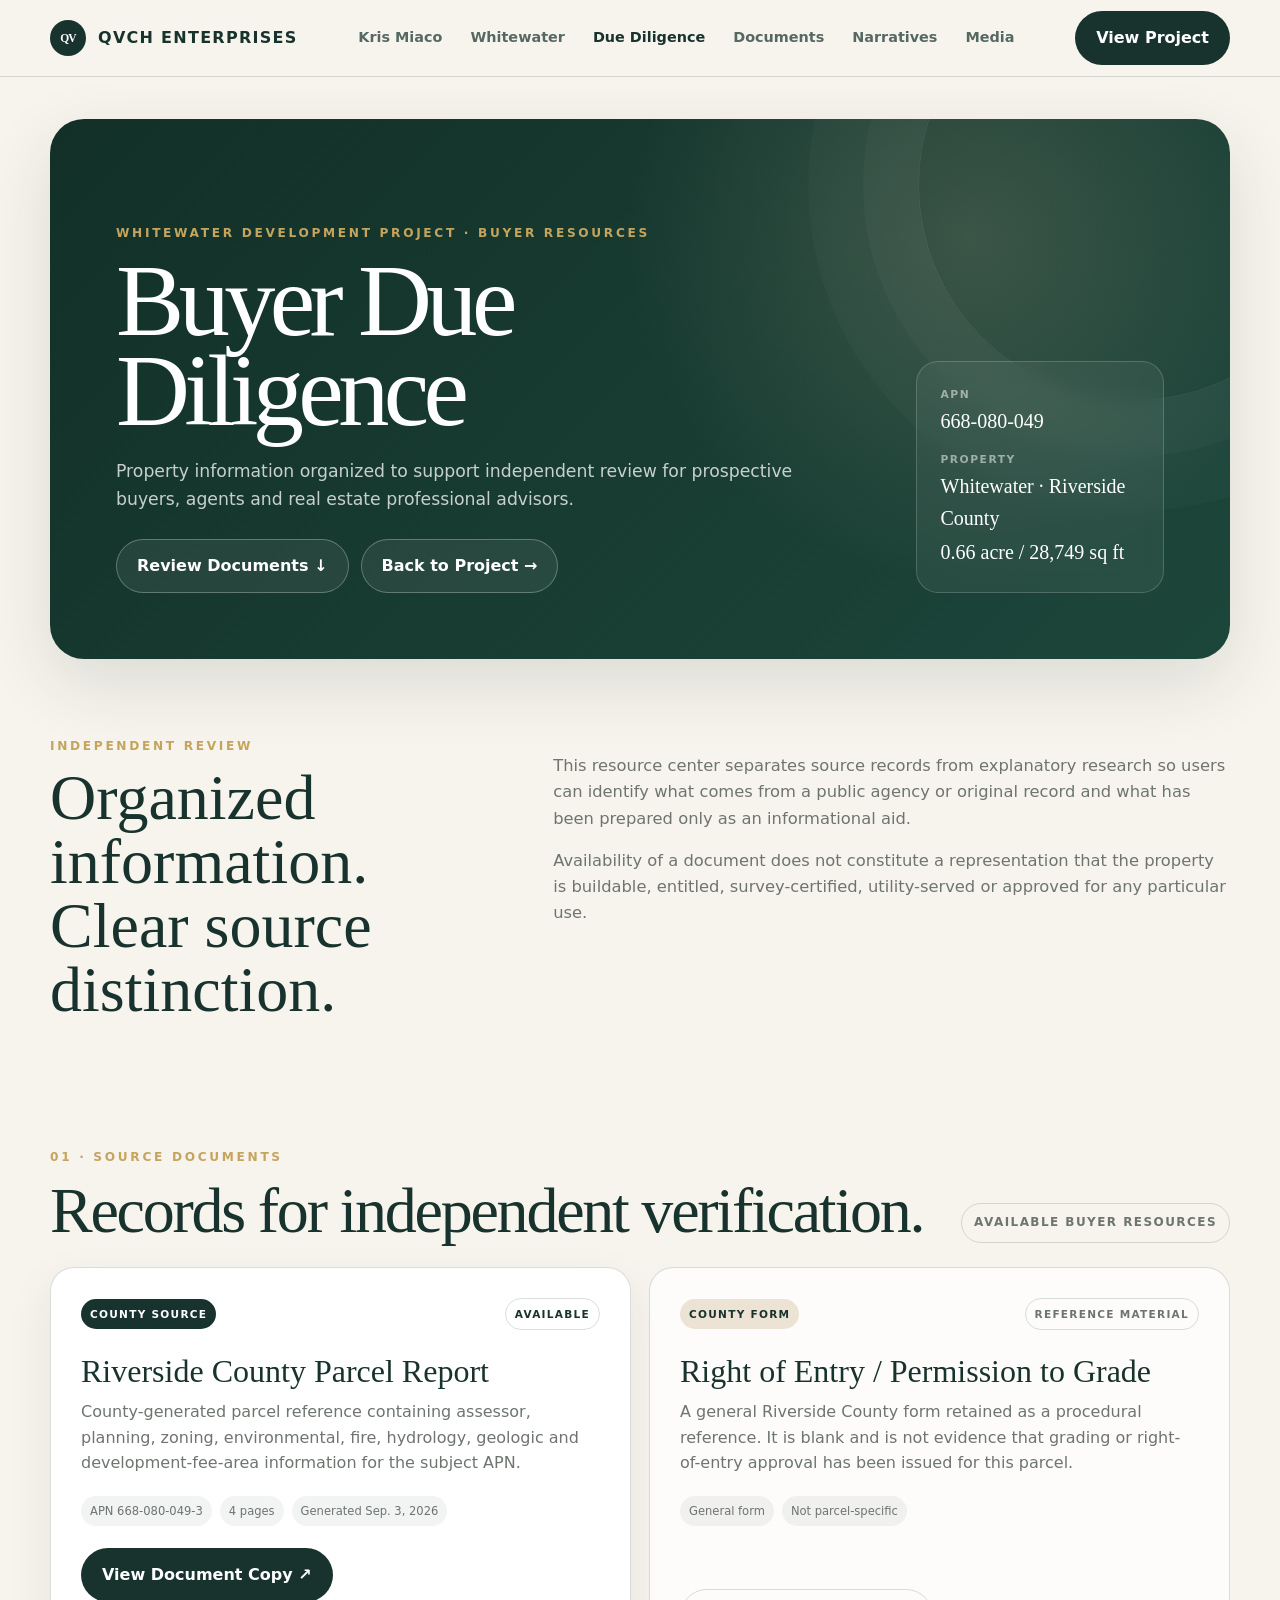
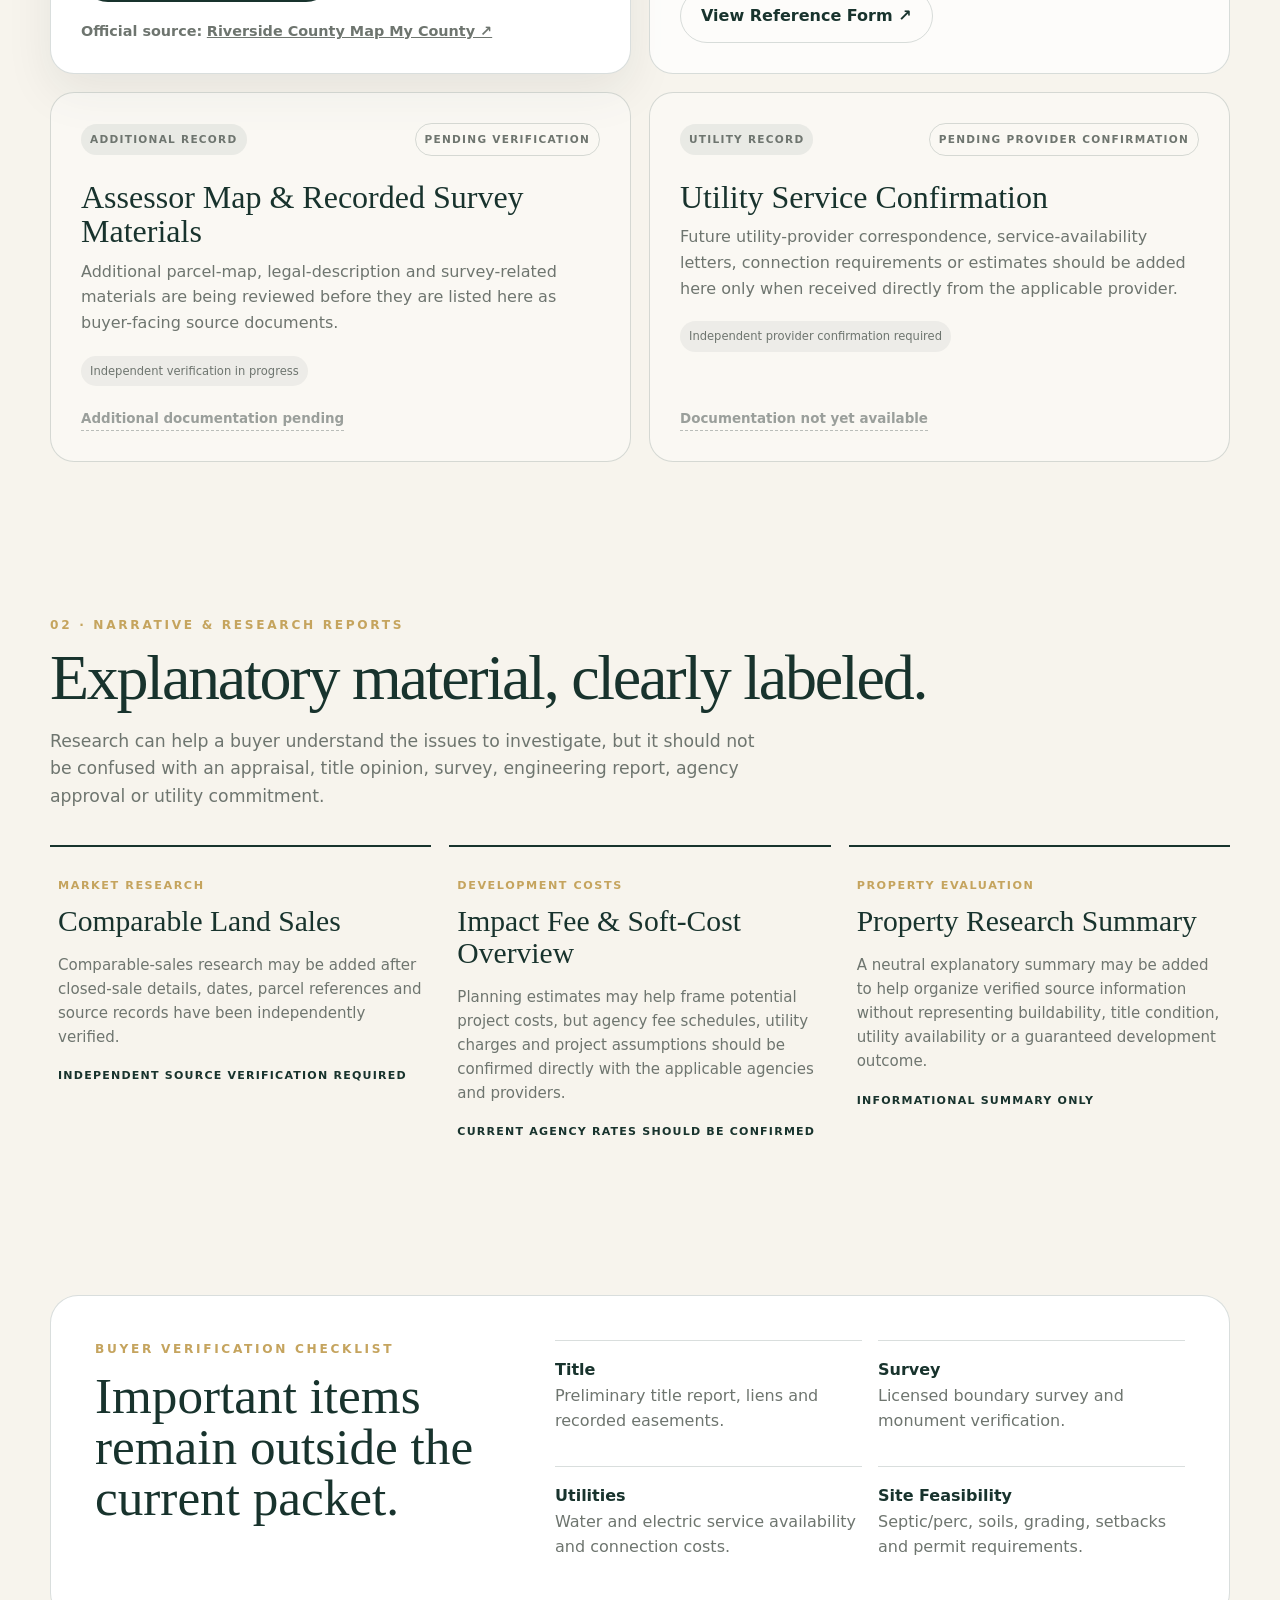
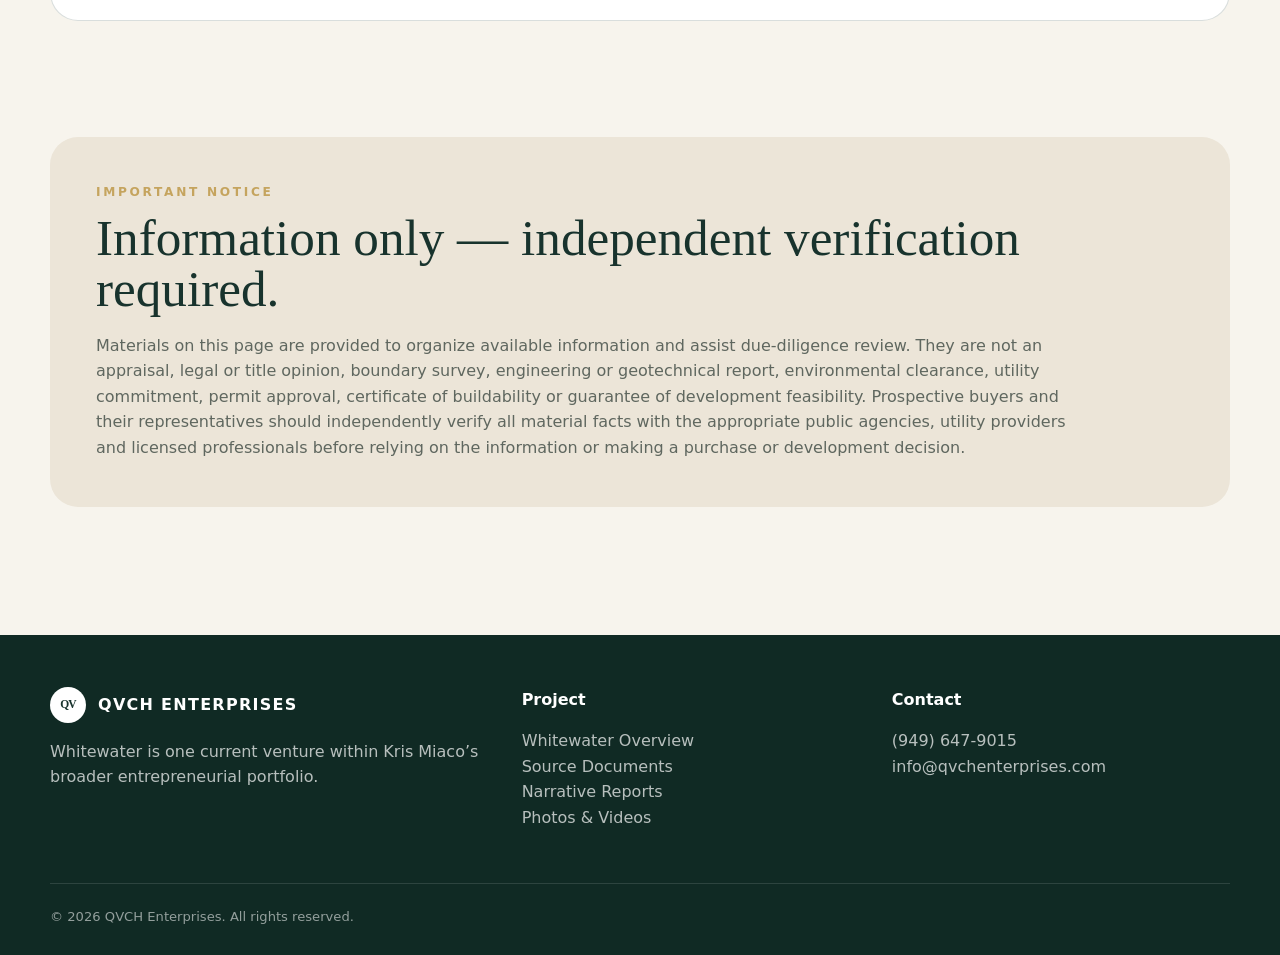
==== commit 77df81cd: "Use Kris requested due diligence wording" ====
--- a/due-diligence.html
+++ b/due-diligence.html
@@ -9,7 +9,7 @@
 </head>
 <body>
 <nav class="nav"><div class="container nav-inner"><a class="brand" href="index.html"><span class="brand-mark brand-qv">QV</span><span>QVCH ENTERPRISES</span></a><button class="menu-btn" aria-label="Open menu">☰</button><div class="nav-links"><a href="index.html">Kris Miaco</a><a href="whitewater.html">Whitewater</a><a class="active" href="due-diligence.html">Due Diligence</a><a href="#source-documents">Documents</a><a href="#narrative-reports">Narratives</a><a href="media.html">Media</a></div><a class="nav-cta" href="whitewater.html">View Project</a></div></nav>
-<header class="dd-hero"><div class="container"><div class="dd-hero-panel"><div class="dd-hero-copy"><div class="eyebrow">Whitewater Development Project · Buyer Resources</div><h1>Buyer Due Diligence</h1><p>Property information organized to support independent review by prospective buyers, agents and professional advisers.</p><div class="hero-actions"><a class="btn btn-light" href="#source-documents">Review Documents ↓</a><a class="btn btn-light" href="whitewater.html">Back to Project →</a></div></div><div class="dd-hero-note"><span>APN</span><strong>668-080-049</strong><span>Property</span><strong>Whitewater · Riverside County</strong><strong>0.66 acre / 28,749 sq ft</strong></div></div></div></header>
+<header class="dd-hero"><div class="container"><div class="dd-hero-panel"><div class="dd-hero-copy"><div class="eyebrow">Whitewater Development Project · Buyer Resources</div><h1>Buyer Due Diligence</h1><p>Property information organized to support independent review for prospective buyers, agents and real estate professional advisors.</p><div class="hero-actions"><a class="btn btn-light" href="#source-documents">Review Documents ↓</a><a class="btn btn-light" href="whitewater.html">Back to Project →</a></div></div><div class="dd-hero-note"><span>APN</span><strong>668-080-049</strong><span>Property</span><strong>Whitewater · Riverside County</strong><strong>0.66 acre / 28,749 sq ft</strong></div></div></div></header>
 <section class="section-sm"><div class="container dd-intro-grid"><div><div class="eyebrow">Independent Review</div><h2>Organized information. Clear source distinction.</h2></div><div><p>This resource center separates source records from explanatory research so users can identify what comes from a public agency or original record and what has been prepared only as an informational aid.</p><p>Availability of a document does not constitute a representation that the property is buildable, entitled, survey-certified, utility-served or approved for any particular use.</p></div></div></section>
 <section class="section-sm" id="source-documents"><div class="container"><div class="section-head-row"><div><div class="eyebrow">01 · Source Documents</div><h2 class="section-title compact-title">Records for independent verification.</h2></div><span class="dd-status-note">Available buyer resources</span></div><div class="document-grid">
 <article class="document-card featured-doc"><div class="doc-top"><span class="doc-type source">County Source</span><span class="doc-status ready">Available</span></div><h3>Riverside County Parcel Report</h3><p>County-generated parcel reference containing assessor, planning, zoning, environmental, fire, hydrology, geologic and development-fee-area information for the subject APN.</p><div class="doc-meta"><span>APN 668-080-049-3</span><span>4 pages</span><span>Generated Sep. 3, 2026</span></div><a class="btn btn-dark" href="https://drive.google.com/file/d/18svM5lJlfaCfnuAw5YhsLQyIYKlV-qm8/view" target="_blank" rel="noopener">View Document Copy ↗</a><p style="margin:18px 0 0;font-size:.9rem;"><strong>Official source:</strong> <a href="https://gis1.countyofriverside.us/Html5Viewer/index.html?viewer=MMC_Public" target="_blank" rel="noopener" style="text-decoration:underline;font-weight:800;">Riverside County Map My County ↗</a></p></article>
